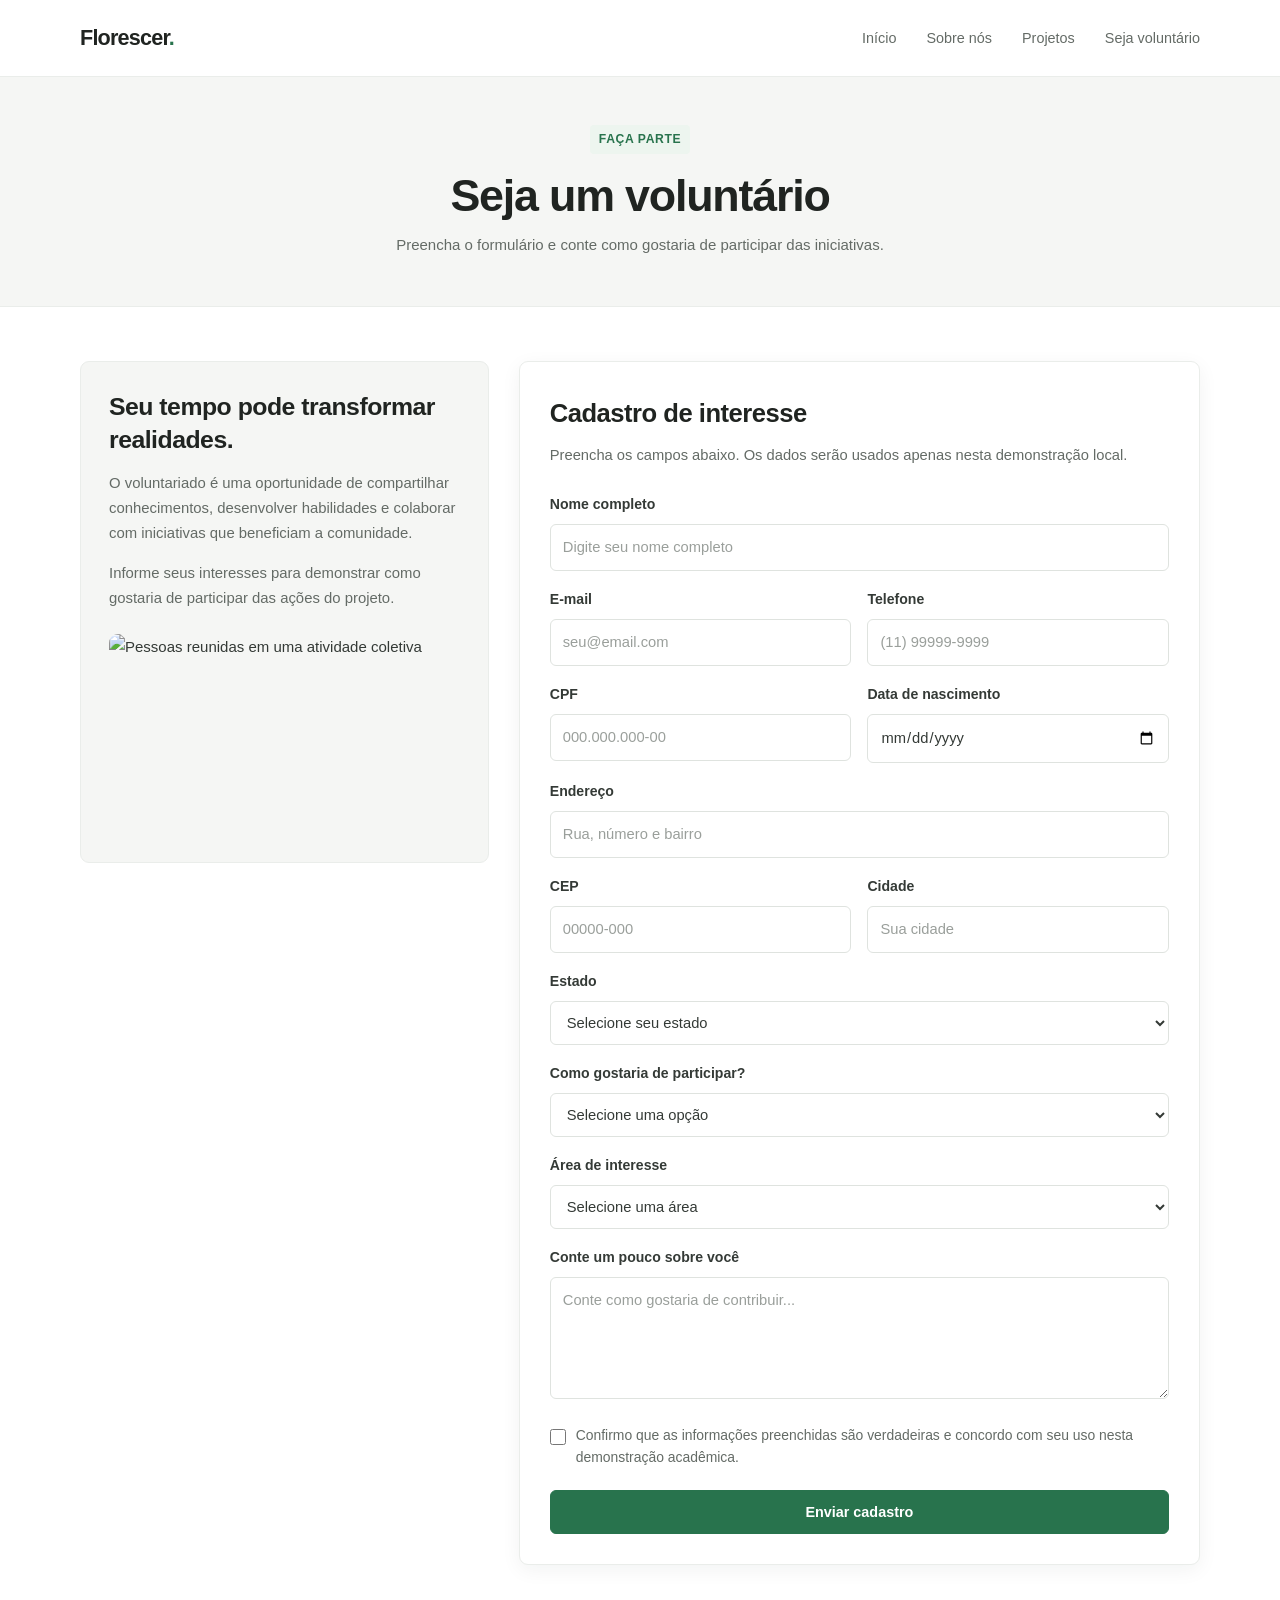
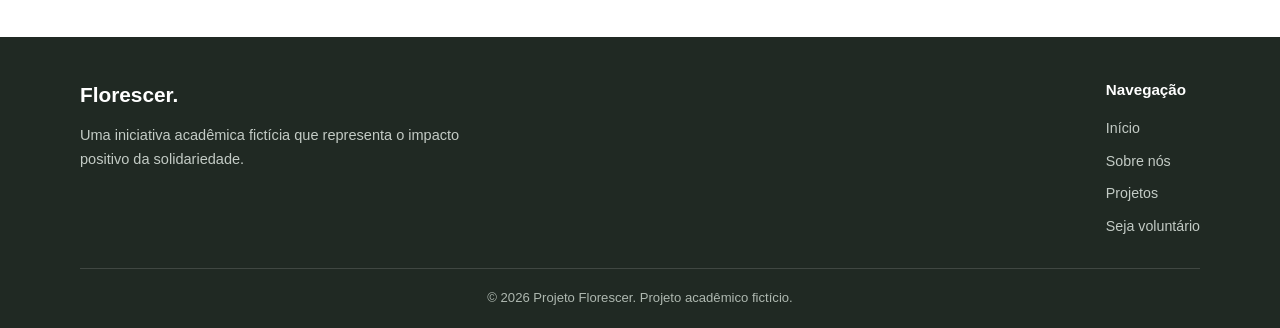
==== cadastro.html @ c2782c48 "Adiciona site Projeto Florescer" ====
<!DOCTYPE html>
<html lang="pt-BR">
<head>
    <meta charset="UTF-8">
    <meta name="viewport" content="width=device-width, initial-scale=1.0">
    <meta name="description" content="Cadastre seu interesse em participar do Projeto Florescer.">
    <title>Seja voluntário | Florescer</title>
    <link rel="stylesheet" href="style.css">
    <script src="script.js" defer></script>
</head>
<body>

<header>
    <nav class="navbar container">
        <a href="index.html" class="logo">Florescer<span>.</span></a>
        <button class="menu-toggle" type="button" aria-label="Abrir menu" aria-expanded="false">☰</button>
        <ul class="nav-links">
            <li><a href="index.html">Início</a></li>
            <li><a href="index.html#sobre">Sobre nós</a></li>
            <li><a href="projetos.html">Projetos</a></li>
            <li><a href="cadastro.html">Seja voluntário</a></li>
        </ul>
    </nav>
</header>

<main>
    <section class="page-banner">
        <div class="container">
            <span class="section-tag">Faça parte</span>
            <h1>Seja um voluntário</h1>
            <p>Preencha o formulário e conte como gostaria de participar das iniciativas.</p>
        </div>
    </section>

    <section class="form-section">
        <div class="container form-layout">

            <aside class="form-info">
                <h2>Seu tempo pode transformar realidades.</h2>
                <p>O voluntariado é uma oportunidade de compartilhar conhecimentos, desenvolver habilidades e colaborar com iniciativas que beneficiam a comunidade.</p>
                <p>Informe seus interesses para demonstrar como gostaria de participar das ações do projeto.</p>

                <div class="form-image">
                    <img src="https://images.unsplash.com/photo-1511632765486-a01980e01a18?auto=format&fit=crop&w=700&q=80" alt="Pessoas reunidas em uma atividade coletiva" loading="lazy">
                </div>
            </aside>

            <div class="form-card">
                <h2>Cadastro de interesse</h2>
                <p class="form-description">Preencha os campos abaixo. Os dados serão usados apenas nesta demonstração local.</p>

                <form id="volunteerForm">
                    <div class="form-grid">

                        <div class="form-group full-width">
                            <label for="nome">Nome completo</label>
                            <input type="text" id="nome" name="nome" placeholder="Digite seu nome completo" autocomplete="name" required>
                        </div>

                        <div class="form-group">
                            <label for="email">E-mail</label>
                            <input type="email" id="email" name="email" placeholder="seu@email.com" autocomplete="email" required>
                        </div>

                        <div class="form-group">
                            <label for="telefone">Telefone</label>
                            <input type="tel" id="telefone" name="telefone" placeholder="(11) 99999-9999" autocomplete="tel" required>
                        </div>

                        <div class="form-group">
                            <label for="cpf">CPF</label>
                            <input type="text" id="cpf" name="cpf" placeholder="000.000.000-00" inputmode="numeric" maxlength="14" required>
                        </div>

                        <div class="form-group">
                            <label for="nascimento">Data de nascimento</label>
                            <input type="date" id="nascimento" name="nascimento" autocomplete="bday" required>
                        </div>

                        <div class="form-group full-width">
                            <label for="endereco">Endereço</label>
                            <input type="text" id="endereco" name="endereco" placeholder="Rua, número e bairro" autocomplete="street-address" required>
                        </div>

                        <div class="form-group">
                            <label for="cep">CEP</label>
                            <input type="text" id="cep" name="cep" placeholder="00000-000" inputmode="numeric" maxlength="9" autocomplete="postal-code" required>
                        </div>

                        <div class="form-group">
                            <label for="cidade">Cidade</label>
                            <input type="text" id="cidade" name="cidade" placeholder="Sua cidade" autocomplete="address-level2" required>
                        </div>

                        <div class="form-group full-width">
                            <label for="estado">Estado</label>
                            <select id="estado" name="estado" required>
                                <option value="">Selecione seu estado</option>
                                <option value="AC">Acre</option>
                                <option value="AL">Alagoas</option>
                                <option value="AP">Amapá</option>
                                <option value="AM">Amazonas</option>
                                <option value="BA">Bahia</option>
                                <option value="CE">Ceará</option>
                                <option value="DF">Distrito Federal</option>
                                <option value="ES">Espírito Santo</option>
                                <option value="GO">Goiás</option>
                                <option value="MA">Maranhão</option>
                                <option value="MT">Mato Grosso</option>
                                <option value="MS">Mato Grosso do Sul</option>
                                <option value="MG">Minas Gerais</option>
                                <option value="PA">Pará</option>
                                <option value="PB">Paraíba</option>
                                <option value="PR">Paraná</option>
                                <option value="PE">Pernambuco</option>
                                <option value="PI">Piauí</option>
                                <option value="RJ">Rio de Janeiro</option>
                                <option value="RN">Rio Grande do Norte</option>
                                <option value="RS">Rio Grande do Sul</option>
                                <option value="RO">Rondônia</option>
                                <option value="RR">Roraima</option>
                                <option value="SC">Santa Catarina</option>
                                <option value="SP">São Paulo</option>
                                <option value="SE">Sergipe</option>
                                <option value="TO">Tocantins</option>
                            </select>
                        </div>

                        <div class="form-group full-width">
                            <label for="participacao">Como gostaria de participar?</label>
                            <select id="participacao" name="participacao" required>
                                <option value="">Selecione uma opção</option>
                                <option value="presencial">Voluntariado presencial</option>
                                <option value="remoto">Apoio remoto</option>
                                <option value="eventos">Organização de eventos</option>
                                <option value="doacoes">Campanhas de arrecadação</option>
                            </select>
                        </div>

                        <div class="form-group full-width">
                            <label for="interesse">Área de interesse</label>
                            <select id="interesse" name="interesse" required>
                                <option value="">Selecione uma área</option>
                                <option value="educacao">Educação</option>
                                <option value="ambiente">Meio ambiente</option>
                                <option value="comunidade">Apoio comunitário</option>
                                <option value="comunicacao">Comunicação e divulgação</option>
                                <option value="outros">Outras atividades</option>
                            </select>
                        </div>

                        <div class="form-group full-width">
                            <label for="mensagem">Conte um pouco sobre você</label>
                            <textarea id="mensagem" name="mensagem" rows="4" placeholder="Conte como gostaria de contribuir..."></textarea>
                        </div>
                    </div>

                    <div class="checkbox-group">
                        <input type="checkbox" id="consentimento" name="consentimento" required>
                        <label for="consentimento">Confirmo que as informações preenchidas são verdadeiras e concordo com seu uso nesta demonstração acadêmica.</label>
                    </div>

                    <button type="submit" class="btn btn-primary">Enviar cadastro</button>
                    <p id="formMessage" class="form-message" role="status" aria-live="polite"></p>
                </form>
            </div>

        </div>
    </section>
</main>

<footer>
    <div class="container">
        <div class="footer-content">
            <div class="footer-brand">
                <h3>Florescer.</h3>
                <p>Uma iniciativa acadêmica fictícia que representa o impacto positivo da solidariedade.</p>
            </div>
            <div class="footer-links">
                <h4>Navegação</h4>
                <ul>
                    <li><a href="index.html">Início</a></li>
                    <li><a href="index.html#sobre">Sobre nós</a></li>
                    <li><a href="projetos.html">Projetos</a></li>
                    <li><a href="cadastro.html">Seja voluntário</a></li>
                </ul>
            </div>
        </div>
        <div class="footer-bottom">
            <p>&copy; 2026 Projeto Florescer. Projeto acadêmico fictício.</p>
        </div>
    </div>
</footer>

</body>
</html>
---- style.css ----
/* ==========================================
   PROJETO FLORESCER
   Identidade visual: minimalista e moderna
========================================== */

/* 1. CONFIGURAÇÕES GERAIS */

:root {
    --green: #28734d;
    --green-hover: #205c3d;
    --green-soft: #edf5ef;

    --black: #202421;
    --gray-900: #343a36;
    --gray-700: #646b66;
    --gray-500: #858b86;
    --gray-300: #dfe3df;
    --gray-200: #eaedea;
    --gray-100: #f5f6f4;

    --white: #ffffff;
    --background: #ffffff;

    --radius-sm: 5px;
    --radius-md: 9px;
    --radius-lg: 13px;

    --container: 1120px;
    --shadow: 0 5px 20px rgba(25, 40, 30, 0.055);
}

* {
    margin: 0;
    padding: 0;
    box-sizing: border-box;
}

html {
    scroll-behavior: smooth;
    scroll-padding-top: 90px;
}

body {
    font-family: Arial, Helvetica, sans-serif;
    font-size: 15px;
    line-height: 1.7;
    color: var(--gray-900);
    background: var(--background);
    -webkit-font-smoothing: antialiased;
}

img {
    display: block;
    max-width: 100%;
}

a {
    color: inherit;
    text-decoration: none;
}

button,
input,
select,
textarea {
    font: inherit;
}

button {
    cursor: pointer;
}

ul {
    list-style: none;
}

.container {
    width: min(var(--container), calc(100% - 48px));
    margin-inline: auto;
}

::selection {
    color: var(--white);
    background: var(--green);
}


/* 2. CABEÇALHO E NAVEGAÇÃO */

header {
    position: relative;
    z-index: 10;
    background: var(--white);
    border-bottom: 1px solid var(--gray-200);
}

.navbar {
    min-height: 76px;
    display: flex;
    align-items: center;
    justify-content: space-between;
    gap: 32px;
}

.logo {
    flex-shrink: 0;
    color: var(--black);
    font-size: 1.35rem;
    font-weight: 700;
    letter-spacing: -0.8px;
}

.logo span {
    color: var(--green);
}

.nav-links {
    display: flex;
    align-items: center;
    gap: 30px;
}

.nav-links a {
    display: inline-block;
    color: var(--gray-700);
    font-size: 0.9rem;
    font-weight: 500;
    transition: color 0.2s ease;
}

.nav-links a:hover {
    color: var(--green);
}

/* Botão do menu mobile */

.menu-toggle {
    display: none;
    padding: 7px 10px;
    border: 1px solid var(--gray-300);
    border-radius: var(--radius-sm);
    background: var(--white);
    color: var(--black);
    font-size: 1.25rem;
}


/* 3. BOTÕES */

.btn {
    display: inline-flex;
    min-height: 44px;
    align-items: center;
    justify-content: center;
    gap: 8px;
    padding: 11px 20px;

    border: 1px solid transparent;
    border-radius: 6px;

    font-size: 0.9rem;
    font-weight: 600;
    line-height: 1.25;
    text-align: center;

    transition:
        background-color 0.2s ease,
        border-color 0.2s ease,
        color 0.2s ease,
        transform 0.2s ease;
}

.btn:focus-visible,
button:focus-visible,
a:focus-visible {
    outline: 3px solid rgba(40, 115, 77, 0.3);
    outline-offset: 3px;
}

.btn-primary {
    color: var(--white);
    background: var(--green);
    border-color: var(--green);
}

.btn-primary:hover {
    color: var(--white);
    background: var(--green-hover);
    border-color: var(--green-hover);
}

.btn-secondary {
    color: var(--white);
    background: var(--black);
    border-color: var(--black);
}

.btn-secondary:hover {
    color: var(--white);
    background: #3c443e;
    border-color: #3c443e;
}

.btn-outline {
    color: var(--gray-900);
    background: var(--white);
    border-color: var(--gray-300);
}

.btn-outline:hover {
    color: var(--green);
    background: var(--green-soft);
    border-color: var(--green);
}


/* 4. APRESENTAÇÃO PRINCIPAL */

.hero {
    padding: 68px 0 72px;
    background: var(--white);
}

.hero-content {
    display: grid;
    grid-template-columns: minmax(0, 1.05fr) minmax(0, 0.95fr);
    align-items: center;
    gap: 64px;
}

.hero-text {
    max-width: 520px;
}

.hero-text h1 {
    margin-bottom: 22px;
    color: var(--black);

    font-size: clamp(2.5rem, 4.5vw, 3.8rem);
    font-weight: 700;
    letter-spacing: -2px;
    line-height: 1.1;
}

.hero-text p {
    max-width: 470px;
    margin-bottom: 28px;

    color: var(--gray-700);
    font-size: 1.02rem;
    line-height: 1.85;
}

.hero-buttons {
    display: flex;
    flex-wrap: wrap;
    align-items: center;
    gap: 12px;
}

/* Uma imagem principal, com dimensões controladas */

.hero-image {
    width: 100%;
    min-width: 0;
}

.hero-image img {
    width: 100%;
    height: 350px;
    object-fit: cover;
    object-position: center;
    border-radius: var(--radius-lg);
}


/* 5. SEÇÕES */

.section {
    padding: 76px 0;
}

.section-header {
    max-width: 640px;
    margin: 0 auto 38px;
    text-align: center;
}

.section-header h2 {
    margin-bottom: 13px;
    color: var(--black);

    font-size: clamp(1.8rem, 3vw, 2.4rem);
    font-weight: 700;
    letter-spacing: -1px;
    line-height: 1.25;
}

.section-header p {
    color: var(--gray-700);
    font-size: 0.96rem;
}

.section-tag {
    display: inline-block;
    margin-bottom: 15px;
    padding: 4px 9px;

    border-radius: 4px;
    background: var(--green-soft);
    color: var(--green);

    font-size: 0.76rem;
    font-weight: 700;
    letter-spacing: 0.6px;
    text-transform: uppercase;
}


/* 6. SOBRE A ORGANIZAÇÃO */

.about-grid {
    display: grid;
    grid-template-columns: minmax(0, 0.9fr) minmax(0, 1.1fr);
    align-items: center;
    gap: 58px;
}

.about-image img {
    width: 100%;
    max-width: 420px;
    height: 290px;
    object-fit: cover;
    border-radius: var(--radius-lg);
}

.about-text h2 {
    margin-bottom: 18px;
    color: var(--black);

    font-size: clamp(1.8rem, 3vw, 2.35rem);
    letter-spacing: -1px;
    line-height: 1.25;
}

.about-text p {
    margin-bottom: 15px;
    color: var(--gray-700);
    font-size: 0.96rem;
}


/* 7. INDICADORES */

.stats {
    padding: 36px 0;
    background: var(--gray-100);
    border-top: 1px solid var(--gray-200);
    border-bottom: 1px solid var(--gray-200);
}

.stats-grid {
    display: grid;
    grid-template-columns: repeat(3, minmax(0, 1fr));
    gap: 24px;
}

.stat-item {
    padding: 10px 16px;
    text-align: center;
}

.stat-item h3 {
    margin-bottom: 3px;
    color: var(--green);

    font-size: 2rem;
    font-weight: 700;
    letter-spacing: -1px;
    line-height: 1.3;
}

.stat-item p {
    color: var(--gray-700);
    font-size: 0.9rem;
}


/* 8. CARDS DE PROJETOS */

.cards-grid {
    display: grid;
    grid-template-columns: repeat(3, minmax(0, 1fr));
    gap: 22px;
}

.card {
    min-width: 0;
    overflow: hidden;

    background: var(--white);
    border: 1px solid var(--gray-200);
    border-radius: var(--radius-md);

    transition:
        border-color 0.2s ease,
        box-shadow 0.2s ease,
        transform 0.2s ease;
}

.card:hover {
    border-color: #c8d7cc;
    box-shadow: var(--shadow);
    transform: translateY(-3px);
}

.card img {
    width: 100%;
    height: 185px;
    object-fit: cover;
}

.card-content {
    padding: 21px;
}

.card-content h3 {
    margin-bottom: 10px;
    color: var(--black);

    font-size: 1.1rem;
    font-weight: 700;
    letter-spacing: -0.2px;
    line-height: 1.4;
}

.card-content p {
    margin-bottom: 17px;
    color: var(--gray-700);
    font-size: 0.91rem;
    line-height: 1.7;
}

.card-link {
    display: inline-flex;
    align-items: center;
    gap: 6px;

    color: var(--green);
    font-size: 0.9rem;
    font-weight: 700;
}

.card-link:hover {
    text-decoration: underline;
    text-underline-offset: 4px;
}


/* 9. CHAMADA PARA AÇÃO */

.cta {
    padding: 54px 24px;
    background: var(--green-soft);
    text-align: center;
}

.cta h2 {
    max-width: 650px;
    margin: 0 auto 14px;
    color: var(--black);

    font-size: clamp(1.8rem, 3vw, 2.35rem);
    letter-spacing: -1px;
    line-height: 1.3;
}

.cta p {
    max-width: 580px;
    margin: 0 auto 24px;
    color: var(--gray-700);
}


/* 10. PÁGINAS INTERNAS */

.page-banner {
    padding: 48px 24px;
    background: var(--gray-100);
    border-bottom: 1px solid var(--gray-200);
    text-align: center;
}

.page-banner h1 {
    margin-bottom: 10px;
    color: var(--black);

    font-size: clamp(2rem, 4vw, 2.8rem);
    font-weight: 700;
    letter-spacing: -1.2px;
    line-height: 1.2;
}

.page-banner p {
    max-width: 650px;
    margin: 0 auto;
    color: var(--gray-700);
}


/* 11. ÁREA DE DOAÇÃO */

.donation-box {
    margin-top: 32px;
    padding: 28px;

    border: 1px solid var(--gray-200);
    border-radius: var(--radius-md);
    background: var(--gray-100);
    text-align: center;
}

.donation-options {
    display: flex;
    flex-wrap: wrap;
    justify-content: center;
    gap: 10px;
    margin: 22px 0;
}

.donation-option {
    min-width: 94px;
    min-height: 42px;
    padding: 9px 16px;

    border: 1px solid var(--gray-300);
    border-radius: 6px;
    background: var(--white);
    color: var(--gray-900);

    font-weight: 600;
    transition: all 0.2s ease;
}

.donation-option:hover,
.donation-option.active {
    color: var(--green);
    border-color: var(--green);
    background: var(--green-soft);
}

.donation-message {
    margin-top: 14px;
    color: var(--green);
    font-weight: 600;
}


/* 12. FORMULÁRIO DE CADASTRO */

.form-section {
    padding: 54px 0 72px;
}

.form-layout {
    display: grid;
    grid-template-columns: minmax(0, 0.75fr) minmax(0, 1.25fr);
    align-items: start;
    gap: 30px;
}

.form-info {
    padding: 28px;
    border: 1px solid var(--gray-200);
    border-radius: var(--radius-md);
    background: var(--gray-100);
}

.form-info h2 {
    margin-bottom: 14px;
    color: var(--black);

    font-size: 1.55rem;
    line-height: 1.35;
    letter-spacing: -0.5px;
}

.form-info p {
    margin-bottom: 14px;
    color: var(--gray-700);
    font-size: 0.93rem;
}

.form-image {
    margin-top: 23px;
    overflow: hidden;
    border-radius: var(--radius-md);
}

.form-image img {
    width: 100%;
    height: 200px;
    object-fit: cover;
}

.form-card {
    min-width: 0;
    padding: 30px;

    border: 1px solid var(--gray-200);
    border-radius: var(--radius-md);
    background: var(--white);
    box-shadow: var(--shadow);
}

.form-card h2 {
    margin-bottom: 8px;
    color: var(--black);
    font-size: 1.6rem;
    letter-spacing: -0.5px;
}

.form-description {
    margin-bottom: 25px;
    color: var(--gray-700);
    font-size: 0.92rem;
}

.form-grid {
    display: grid;
    grid-template-columns: repeat(2, minmax(0, 1fr));
    column-gap: 16px;
}

.form-group {
    display: flex;
    min-width: 0;
    flex-direction: column;
    gap: 7px;
    margin-bottom: 17px;
}

.form-group.full-width {
    grid-column: 1 / -1;
}

.form-group label {
    color: var(--gray-900);
    font-size: 0.88rem;
    font-weight: 600;
}

.form-group input,
.form-group select,
.form-group textarea {
    width: 100%;
    min-width: 0;
    min-height: 44px;
    padding: 10px 12px;

    border: 1px solid var(--gray-300);
    border-radius: 6px;
    background: var(--white);
    color: var(--gray-900);

    font-size: 0.92rem;
    outline: none;

    transition:
        border-color 0.2s ease,
        box-shadow 0.2s ease;
}

.form-group input::placeholder,
.form-group textarea::placeholder {
    color: #9a9f9b;
}

.form-group input:focus,
.form-group select:focus,
.form-group textarea:focus {
    border-color: var(--green);
    box-shadow: 0 0 0 3px rgba(40, 115, 77, 0.09);
}

.form-group textarea {
    min-height: 115px;
    resize: vertical;
}

.form-group small {
    color: var(--gray-500);
    font-size: 0.8rem;
}

.checkbox-group {
    display: flex;
    align-items: flex-start;
    gap: 10px;
    margin: 8px 0 22px;
}

.checkbox-group input {
    flex: 0 0 auto;
    width: 16px;
    height: 16px;
    margin-top: 5px;
    accent-color: var(--green);
}

.checkbox-group label {
    color: var(--gray-700);
    font-size: 0.87rem;
    line-height: 1.6;
}

.form-card .btn {
    width: 100%;
}

.form-message {
    display: none;
    margin-top: 16px;
    padding: 13px 15px;

    border: 1px solid #d2e5d6;
    border-radius: 6px;
    background: var(--green-soft);
    color: var(--green);

    font-size: 0.91rem;
    font-weight: 600;
}

.form-message.show {
    display: block;
}


/* 13. RODAPÉ */

footer {
    padding: 40px 0 18px;
    background: #202923;
    color: var(--white);
}

.footer-content {
    display: flex;
    align-items: flex-start;
    justify-content: space-between;
    gap: 40px;
    padding-bottom: 30px;
}

.footer-brand {
    max-width: 380px;
}

.footer-brand h3 {
    margin-bottom: 10px;
    color: var(--white);
    font-size: 1.3rem;
}

.footer-brand p {
    color: #c3cbc5;
    font-size: 0.91rem;
}

.footer-links h4 {
    margin-bottom: 12px;
    color: var(--white);
    font-size: 0.95rem;
}

.footer-links ul {
    display: grid;
    gap: 7px;
}

.footer-links a {
    color: #c3cbc5;
    font-size: 0.89rem;
    transition: color 0.2s ease;
}

.footer-links a:hover {
    color: #a5d7b5;
}

.footer-bottom {
    padding-top: 18px;
    border-top: 1px solid rgba(255, 255, 255, 0.14);
    color: #aeb8b0;
    text-align: center;
    font-size: 0.82rem;
}


/* 14. TABLETS */

@media (max-width: 900px) {
    .hero-content {
        gap: 35px;
    }

    .hero-image img {
        height: 300px;
    }

    .about-grid {
        gap: 32px;
    }

    .cards-grid {
        grid-template-columns: repeat(2, minmax(0, 1fr));
    }

    .form-layout {
        grid-template-columns: minmax(0, 0.8fr) minmax(0, 1.2fr);
        gap: 18px;
    }

    .form-card,
    .form-info {
        padding: 22px;
    }
}


/* 15. CELULARES */

@media (max-width: 650px) {
    .container {
        width: calc(100% - 36px);
    }

    .navbar {
        min-height: 66px;
        flex-wrap: wrap;
        gap: 12px;
    }

    .menu-toggle {
        display: inline-flex;
        align-items: center;
        justify-content: center;
    }

    .nav-links {
        display: none;
        width: 100%;
        flex-direction: column;
        align-items: stretch;
        gap: 0;
        padding-bottom: 12px;
    }

    .nav-links.active {
        display: flex;
    }

    .nav-links li {
        width: 100%;
    }

    .nav-links a {
        display: block;
        padding: 11px 0;
        border-top: 1px solid var(--gray-200);
    }

    .hero {
        padding: 42px 0;
    }

    .hero-content {
        grid-template-columns: minmax(0, 1fr);
        gap: 26px;
    }

    .hero-text h1 {
        font-size: clamp(2.25rem, 10vw, 3rem);
        letter-spacing: -1.4px;
    }

    .hero-text p {
        font-size: 0.96rem;
    }

    .hero-buttons {
        align-items: stretch;
        flex-direction: column;
    }

    .hero-buttons .btn {
        width: 100%;
    }

    .hero-image img {
        height: 235px;
    }

    .section {
        padding: 48px 0;
    }

    .section-header {
        margin-bottom: 28px;
    }

    .section-header h2 {
        font-size: 1.8rem;
    }

    .about-grid {
        grid-template-columns: minmax(0, 1fr);
        gap: 24px;
    }

    .about-image img {
        max-width: none;
        height: 230px;
    }

    .about-text h2 {
        font-size: 1.8rem;
    }

    .stats {
        padding: 24px 0;
    }

    .stats-grid {
        grid-template-columns: minmax(0, 1fr);
        gap: 12px;
    }

    .stat-item {
        padding: 10px;
    }

    .stat-item h3 {
        font-size: 1.8rem;
    }

    .cards-grid {
        grid-template-columns: minmax(0, 1fr);
        gap: 18px;
    }

    .card img {
        height: 195px;
    }

    .card-content {
        padding: 19px;
    }

    .cta {
        padding: 42px 18px;
    }

    .cta h2 {
        font-size: 1.8rem;
    }

    .page-banner {
        padding: 38px 18px;
    }

    .form-section {
        padding: 35px 0 48px;
    }

    .form-layout {
        grid-template-columns: minmax(0, 1fr);
        gap: 20px;
    }

    .form-grid {
        grid-template-columns: minmax(0, 1fr);
    }

    .form-group.full-width {
        grid-column: auto;
    }

    .form-card,
    .form-info {
        padding: 21px;
    }

    .donation-box {
        padding: 21px 15px;
    }

    .donation-option {
        flex: 1 1 80px;
    }

    .footer-content {
        flex-direction: column;
        gap: 26px;
    }

    .footer-bottom {
        line-height: 1.6;
    }
}


/* 16. TELAS MUITO PEQUENAS */

@media (max-width: 360px) {
    .container {
        width: calc(100% - 28px);
    }

    .hero-text h1 {
        font-size: 2rem;
    }

    .form-card,
    .form-info {
        padding: 16px;
    }

    .donation-options {
        gap: 7px;
    }

    .donation-option {
        min-width: 75px;
        padding: 9px 11px;
    }
}


/* 17. ACESSIBILIDADE: MOVIMENTO REDUZIDO */

@media (prefers-reduced-motion: reduce) {
    html {
        scroll-behavior: auto;
    }

    *,
    *::before,
    *::after {
        transition-duration: 0.01ms !important;
        animation-duration: 0.01ms !important;
    }
}
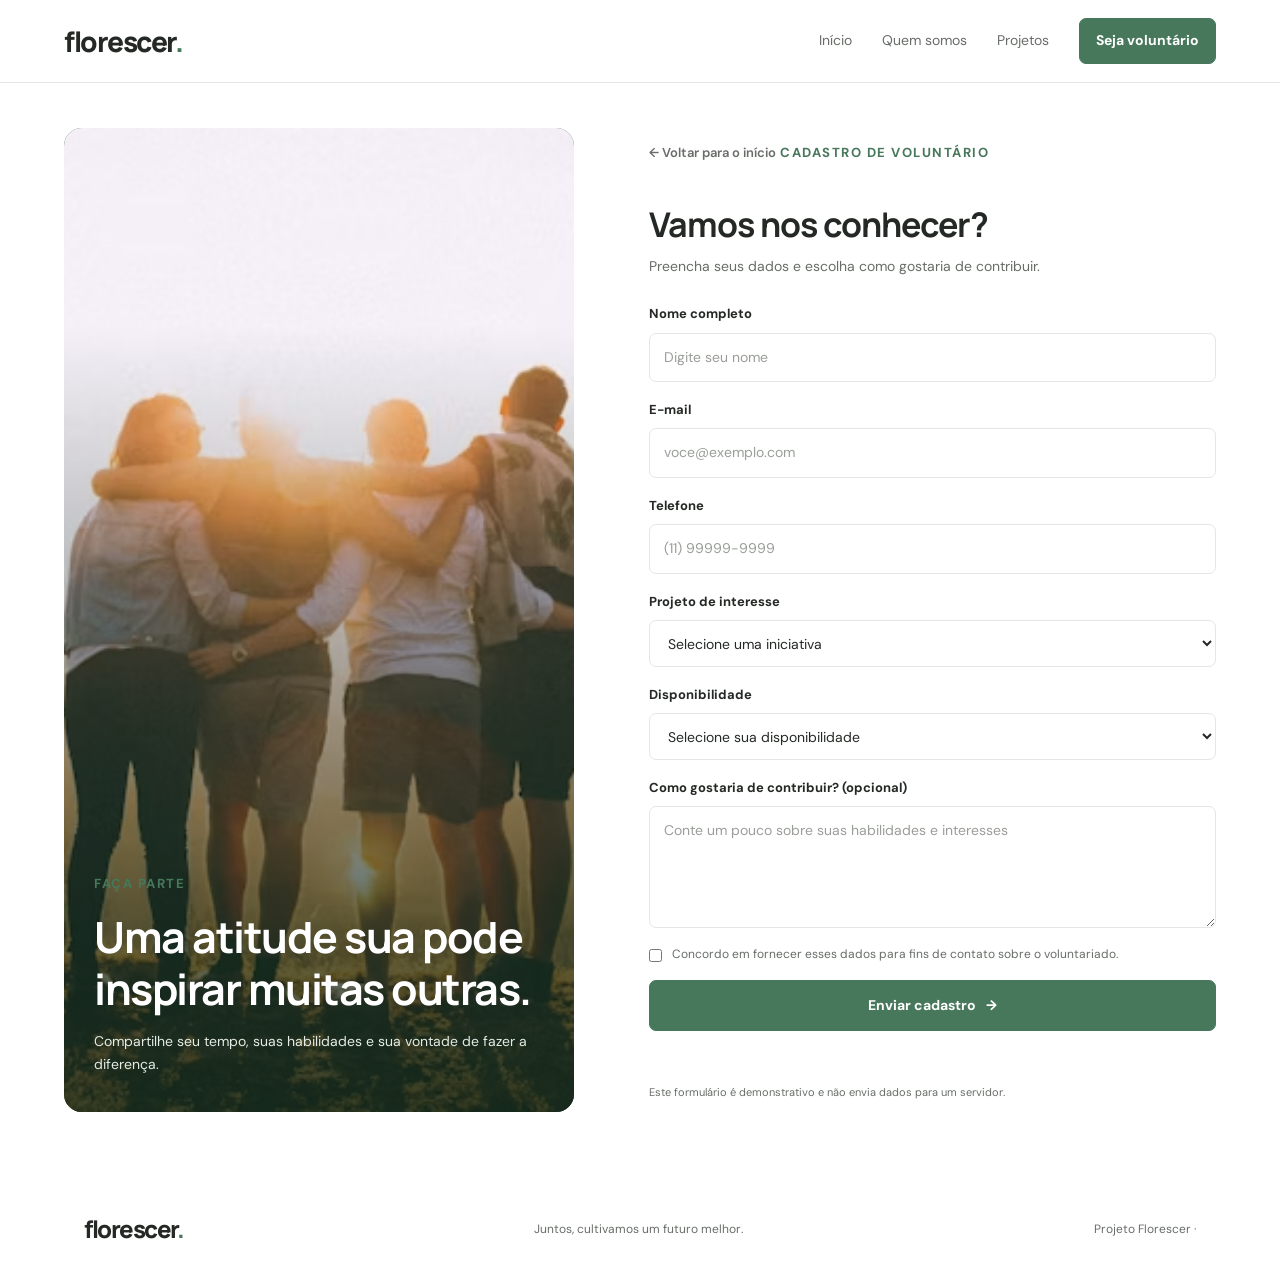
==== commit 18e5bd89: "Projeto finalizado" ====
--- a/cadastro.html
+++ b/cadastro.html
@@ -4,194 +4,112 @@
 <head>
     <meta charset="UTF-8">
     <meta name="viewport" content="width=device-width, initial-scale=1.0">
-    <meta name="description" content="Cadastre seu interesse em participar do Projeto Florescer.">
-    <title>Seja voluntário | Florescer</title>
+    <meta name="description" content="Cadastre-se como voluntário e participe das iniciativas do Projeto Florescer.">
+    <title>Seja voluntário | Projeto Florescer</title>
     <link rel="stylesheet" href="style.css">
     <script src="script.js" defer></script>
 </head>
 <body>
+    <header class="cabecalho">
+        <a href="index.html" class="logo">florescer<span>.</span></a>
 
-<header>
-    <nav class="navbar container">
-        <a href="index.html" class="logo">Florescer<span>.</span></a>
-        <button class="menu-toggle" type="button" aria-label="Abrir menu" aria-expanded="false">☰</button>
-        <ul class="nav-links">
-            <li><a href="index.html">Início</a></li>
-            <li><a href="index.html#sobre">Sobre nós</a></li>
-            <li><a href="projetos.html">Projetos</a></li>
-            <li><a href="cadastro.html">Seja voluntário</a></li>
-        </ul>
-    </nav>
-</header>
+        <button class="menu-toggle" aria-label="Abrir menu" aria-expanded="false">
+            <span></span>
+            <span></span>
+            <span></span>
+        </button>
 
-<main>
-    <section class="page-banner">
-        <div class="container">
-            <span class="section-tag">Faça parte</span>
-            <h1>Seja um voluntário</h1>
-            <p>Preencha o formulário e conte como gostaria de participar das iniciativas.</p>
-        </div>
-    </section>
+        <nav class="navegacao" aria-label="Menu principal">
+            <a href="index.html">Início</a>
+            <a href="index.html#sobre">Quem somos</a>
+            <a href="projetos.html">Projetos</a>
+            <a href="cadastro.html" aria-current="page" class="botao botao-menu">Seja voluntário</a>
+        </nav>
+    </header>
 
-    <section class="form-section">
-        <div class="container form-layout">
+    <main class="cadastro-pagina">
+        <section class="cadastro-imagem">
+            <img src="img/img.cadastro.avif" alt="Imagem de acolhimento e participação social">
+            <div class="cadastro-imagem-texto">
+                <span class="etiqueta etiqueta-clara">Faça parte</span>
+                <h1>Uma atitude sua pode inspirar muitas outras.</h1>
+                <p>
+                    Compartilhe seu tempo, suas habilidades e sua vontade
+                    de fazer a diferença.
+                </p>
+            </div>
+        </section>
 
-            <aside class="form-info">
-                <h2>Seu tempo pode transformar realidades.</h2>
-                <p>O voluntariado é uma oportunidade de compartilhar conhecimentos, desenvolver habilidades e colaborar com iniciativas que beneficiam a comunidade.</p>
-                <p>Informe seus interesses para demonstrar como gostaria de participar das ações do projeto.</p>
+        <section class="cadastro-formulario">
+            <a href="index.html" class="voltar">← Voltar para o início</a>
+            <span class="etiqueta">Cadastro de voluntário</span>
+            <h2>Vamos nos conhecer?</h2>
+            <p class="texto-formulario">
+                Preencha seus dados e escolha como gostaria de contribuir.
+            </p>
 
-                <div class="form-image">
-                    <img src="https://images.unsplash.com/photo-1511632765486-a01980e01a18?auto=format&fit=crop&w=700&q=80" alt="Pessoas reunidas em uma atividade coletiva" loading="lazy">
+            <form id="form-voluntario">
+                <div class="campo">
+                    <label for="nome">Nome completo</label>
+                    <input type="text" id="nome" name="nome" placeholder="Digite seu nome" autocomplete="name" required>
                 </div>
-            </aside>
 
-            <div class="form-card">
-                <h2>Cadastro de interesse</h2>
-                <p class="form-description">Preencha os campos abaixo. Os dados serão usados apenas nesta demonstração local.</p>
+                <div class="campo">
+                    <label for="email">E-mail</label>
+                    <input type="email" id="email" name="email" placeholder="voce@exemplo.com" autocomplete="email" required>
+                </div>
 
-                <form id="volunteerForm">
-                    <div class="form-grid">
+                <div class="campo">
+                    <label for="telefone">Telefone</label>
+                    <input type="tel" id="telefone" name="telefone" placeholder="(11) 99999-9999" autocomplete="tel" required>
+                </div>
 
-                        <div class="form-group full-width">
-                            <label for="nome">Nome completo</label>
-                            <input type="text" id="nome" name="nome" placeholder="Digite seu nome completo" autocomplete="name" required>
-                        </div>
+                <div class="campo">
+                    <label for="projeto-interesse">Projeto de interesse</label>
+                    <select id="projeto-interesse" name="projeto" required>
+                        <option value="">Selecione uma iniciativa</option>
+                        <option value="educacao">Educação para todos</option>
+                        <option value="meio-ambiente">Consciência ambiental</option>
+                        <option value="apoio-comunitario">Apoio comunitário</option>
+                        <option value="todos">Tenho interesse em todas</option>
+                    </select>
+                </div>
 
-                        <div class="form-group">
-                            <label for="email">E-mail</label>
-                            <input type="email" id="email" name="email" placeholder="seu@email.com" autocomplete="email" required>
-                        </div>
+                <div class="campo">
+                    <label for="disponibilidade">Disponibilidade</label>
+                    <select id="disponibilidade" name="disponibilidade" required>
+                        <option value="">Selecione sua disponibilidade</option>
+                        <option value="durante-a-semana">Durante a semana</option>
+                        <option value="finais-de-semana">Finais de semana</option>
+                        <option value="ocasional">Ações pontuais</option>
+                        <option value="flexivel">Flexível</option>
+                    </select>
+                </div>
 
-                        <div class="form-group">
-                            <label for="telefone">Telefone</label>
-                            <input type="tel" id="telefone" name="telefone" placeholder="(11) 99999-9999" autocomplete="tel" required>
-                        </div>
+                <div class="campo">
+                    <label for="mensagem">Como gostaria de contribuir? (opcional)</label>
+                    <textarea id="mensagem" name="mensagem" rows="4" placeholder="Conte um pouco sobre suas habilidades e interesses"></textarea>
+                </div>
 
-                        <div class="form-group">
-                            <label for="cpf">CPF</label>
-                            <input type="text" id="cpf" name="cpf" placeholder="000.000.000-00" inputmode="numeric" maxlength="14" required>
-                        </div>
+                <label class="campo-checkbox">
+                    <input type="checkbox" id="consentimento" name="consentimento" required>
+                    <span>Concordo em fornecer esses dados para fins de contato sobre o voluntariado.</span>
+                </label>
 
-                        <div class="form-group">
-                            <label for="nascimento">Data de nascimento</label>
-                            <input type="date" id="nascimento" name="nascimento" autocomplete="bday" required>
-                        </div>
+                <button type="submit" class="botao botao-formulario">Enviar cadastro <span>→</span></button>
 
-                        <div class="form-group full-width">
-                            <label for="endereco">Endereço</label>
-                            <input type="text" id="endereco" name="endereco" placeholder="Rua, número e bairro" autocomplete="street-address" required>
-                        </div>
+                <p id="mensagem-formulario" class="mensagem-formulario" role="status" aria-live="polite"></p>
+                <p class="aviso-formulario">
+                    Este formulário é demonstrativo e não envia dados para um servidor.
+                </p>
+            </form>
+        </section>
+    </main>
 
-                        <div class="form-group">
-                            <label for="cep">CEP</label>
-                            <input type="text" id="cep" name="cep" placeholder="00000-000" inputmode="numeric" maxlength="9" autocomplete="postal-code" required>
-                        </div>
-
-                        <div class="form-group">
-                            <label for="cidade">Cidade</label>
-                            <input type="text" id="cidade" name="cidade" placeholder="Sua cidade" autocomplete="address-level2" required>
-                        </div>
-
-                        <div class="form-group full-width">
-                            <label for="estado">Estado</label>
-                            <select id="estado" name="estado" required>
-                                <option value="">Selecione seu estado</option>
-                                <option value="AC">Acre</option>
-                                <option value="AL">Alagoas</option>
-                                <option value="AP">Amapá</option>
-                                <option value="AM">Amazonas</option>
-                                <option value="BA">Bahia</option>
-                                <option value="CE">Ceará</option>
-                                <option value="DF">Distrito Federal</option>
-                                <option value="ES">Espírito Santo</option>
-                                <option value="GO">Goiás</option>
-                                <option value="MA">Maranhão</option>
-                                <option value="MT">Mato Grosso</option>
-                                <option value="MS">Mato Grosso do Sul</option>
-                                <option value="MG">Minas Gerais</option>
-                                <option value="PA">Pará</option>
-                                <option value="PB">Paraíba</option>
-                                <option value="PR">Paraná</option>
-                                <option value="PE">Pernambuco</option>
-                                <option value="PI">Piauí</option>
-                                <option value="RJ">Rio de Janeiro</option>
-                                <option value="RN">Rio Grande do Norte</option>
-                                <option value="RS">Rio Grande do Sul</option>
-                                <option value="RO">Rondônia</option>
-                                <option value="RR">Roraima</option>
-                                <option value="SC">Santa Catarina</option>
-                                <option value="SP">São Paulo</option>
-                                <option value="SE">Sergipe</option>
-                                <option value="TO">Tocantins</option>
-                            </select>
-                        </div>
-
-                        <div class="form-group full-width">
-                            <label for="participacao">Como gostaria de participar?</label>
-                            <select id="participacao" name="participacao" required>
-                                <option value="">Selecione uma opção</option>
-                                <option value="presencial">Voluntariado presencial</option>
-                                <option value="remoto">Apoio remoto</option>
-                                <option value="eventos">Organização de eventos</option>
-                                <option value="doacoes">Campanhas de arrecadação</option>
-                            </select>
-                        </div>
-
-                        <div class="form-group full-width">
-                            <label for="interesse">Área de interesse</label>
-                            <select id="interesse" name="interesse" required>
-                                <option value="">Selecione uma área</option>
-                                <option value="educacao">Educação</option>
-                                <option value="ambiente">Meio ambiente</option>
-                                <option value="comunidade">Apoio comunitário</option>
-                                <option value="comunicacao">Comunicação e divulgação</option>
-                                <option value="outros">Outras atividades</option>
-                            </select>
-                        </div>
-
-                        <div class="form-group full-width">
-                            <label for="mensagem">Conte um pouco sobre você</label>
-                            <textarea id="mensagem" name="mensagem" rows="4" placeholder="Conte como gostaria de contribuir..."></textarea>
-                        </div>
-                    </div>
-
-                    <div class="checkbox-group">
-                        <input type="checkbox" id="consentimento" name="consentimento" required>
-                        <label for="consentimento">Confirmo que as informações preenchidas são verdadeiras e concordo com seu uso nesta demonstração acadêmica.</label>
-                    </div>
-
-                    <button type="submit" class="btn btn-primary">Enviar cadastro</button>
-                    <p id="formMessage" class="form-message" role="status" aria-live="polite"></p>
-                </form>
-            </div>
-
-        </div>
-    </section>
-</main>
-
-<footer>
-    <div class="container">
-        <div class="footer-content">
-            <div class="footer-brand">
-                <h3>Florescer.</h3>
-                <p>Uma iniciativa acadêmica fictícia que representa o impacto positivo da solidariedade.</p>
-            </div>
-            <div class="footer-links">
-                <h4>Navegação</h4>
-                <ul>
-                    <li><a href="index.html">Início</a></li>
-                    <li><a href="index.html#sobre">Sobre nós</a></li>
-                    <li><a href="projetos.html">Projetos</a></li>
-                    <li><a href="cadastro.html">Seja voluntário</a></li>
-                </ul>
-            </div>
-        </div>
-        <div class="footer-bottom">
-            <p>&copy; 2026 Projeto Florescer. Projeto acadêmico fictício.</p>
-        </div>
-    </div>
-</footer>
-
+    <footer class="rodape">
+        <a href="index.html" class="logo logo-rodape">florescer<span>.</span></a>
+        <p>Juntos, cultivamos um futuro melhor.</p>
+        <span class="copyright">Projeto Florescer · <span id="ano-atual"></span></span>
+    </footer>
 </body>
 </html>
--- a/style.css
+++ b/style.css
@@ -1,33 +1,18 @@
 
-/* ==========================================
-   PROJETO FLORESCER
-   Identidade visual: minimalista e moderna
-========================================== */
-
-/* 1. CONFIGURAÇÕES GERAIS */
+@import url('https://fonts.googleapis.com/css2?family=DM+Sans:wght@400;500;600;700&family=Manrope:wght@400;500;600;700;800&display=swap');
 
 :root {
-    --green: #28734d;
-    --green-hover: #205c3d;
-    --green-soft: #edf5ef;
-
-    --black: #202421;
-    --gray-900: #343a36;
-    --gray-700: #646b66;
-    --gray-500: #858b86;
-    --gray-300: #dfe3df;
-    --gray-200: #eaedea;
-    --gray-100: #f5f6f4;
-
-    --white: #ffffff;
-    --background: #ffffff;
-
-    --radius-sm: 5px;
-    --radius-md: 9px;
-    --radius-lg: 13px;
-
-    --container: 1120px;
-    --shadow: 0 5px 20px rgba(25, 40, 30, 0.055);
+    --fundo: #ffffff;
+    --fundo-suave: #f5f6f4;
+    --texto: #252925;
+    --texto-suave: #686d68;
+    --destaque: #47785b;
+    --destaque-escuro: #315b42;
+    --borda: #e4e7e2;
+    --branco: #ffffff;
+    --largura: 1160px;
+    --raio: 18px;
+    --sombra: 0 12px 35px rgba(31, 48, 35, 0.08);
 }
 
 * {
@@ -38,21 +23,20 @@
 
 html {
     scroll-behavior: smooth;
-    scroll-padding-top: 90px;
+    scroll-padding-top: 100px;
 }
 
 body {
-    font-family: Arial, Helvetica, sans-serif;
-    font-size: 15px;
+    font-family: "DM Sans", sans-serif;
+    color: var(--texto);
+    background: var(--fundo);
     line-height: 1.7;
-    color: var(--gray-900);
-    background: var(--background);
-    -webkit-font-smoothing: antialiased;
 }
 
 img {
     display: block;
-    max-width: 100%;
+    width: 100%;
+    object-fit: cover;
 }
 
 a {
@@ -67,989 +51,1443 @@
     font: inherit;
 }
 
-button {
+button,
+a {
+    -webkit-tap-highlight-color: transparent;
+}
+
+button:focus-visible,
+a:focus-visible,
+input:focus-visible,
+select:focus-visible,
+textarea:focus-visible {
+    outline: 3px solid rgba(71, 120, 91, 0.4);
+    outline-offset: 3px;
+}
+
+.cabecalho {
+    width: 100%;
+    min-height: 82px;
+    padding: 18px max(5%, calc((100% - var(--largura)) / 2));
+    display: flex;
+    align-items: center;
+    justify-content: space-between;
+    gap: 28px;
+    background: rgba(255, 255, 255, 0.96);
+    border-bottom: 1px solid var(--borda);
+    position: sticky;
+    top: 0;
+    z-index: 100;
+    backdrop-filter: blur(12px);
+}
+
+.logo {
+    font-family: "Manrope", sans-serif;
+    font-size: 28px;
+    font-weight: 800;
+    letter-spacing: -1.5px;
+    line-height: 1;
+    white-space: nowrap;
+}
+
+.logo span {
+    color: var(--destaque);
+}
+
+.navegacao {
+    display: flex;
+    align-items: center;
+    gap: 30px;
+}
+
+.navegacao > a:not(.botao) {
+    font-size: 14px;
+    color: var(--texto-suave);
+    transition: color 0.2s ease;
+}
+
+.navegacao > a:not(.botao):hover,
+.navegacao > a[aria-current="page"]:not(.botao) {
+    color: var(--destaque);
+}
+
+.botao {
+    display: inline-flex;
+    align-items: center;
+    justify-content: center;
+    gap: 10px;
+    min-height: 48px;
+    padding: 13px 22px;
+    border: 1px solid var(--destaque);
+    border-radius: 7px;
+    background: var(--destaque);
+    color: var(--branco);
+    font-size: 14px;
+    font-weight: 700;
     cursor: pointer;
-}
-
-ul {
-    list-style: none;
-}
-
-.container {
-    width: min(var(--container), calc(100% - 48px));
-    margin-inline: auto;
-}
-
-::selection {
-    color: var(--white);
-    background: var(--green);
-}
-
-
-/* 2. CABEÇALHO E NAVEGAÇÃO */
-
-header {
-    position: relative;
-    z-index: 10;
-    background: var(--white);
-    border-bottom: 1px solid var(--gray-200);
-}
-
-.navbar {
-    min-height: 76px;
-    display: flex;
-    align-items: center;
-    justify-content: space-between;
-    gap: 32px;
-}
-
-.logo {
-    flex-shrink: 0;
-    color: var(--black);
-    font-size: 1.35rem;
-    font-weight: 700;
-    letter-spacing: -0.8px;
-}
-
-.logo span {
-    color: var(--green);
-}
-
-.nav-links {
-    display: flex;
-    align-items: center;
-    gap: 30px;
-}
-
-.nav-links a {
-    display: inline-block;
-    color: var(--gray-700);
-    font-size: 0.9rem;
-    font-weight: 500;
-    transition: color 0.2s ease;
-}
-
-.nav-links a:hover {
-    color: var(--green);
-}
-
-/* Botão do menu mobile */
+    transition: background 0.2s ease, transform 0.2s ease;
+}
+
+.botao:hover {
+    background: var(--destaque-escuro);
+    border-color: var(--destaque-escuro);
+    transform: translateY(-2px);
+}
+
+.botao-menu {
+    min-height: 42px;
+    padding: 10px 16px;
+}
+
+.botao-contorno {
+    background: transparent;
+    color: var(--destaque);
+}
+
+.botao-contorno:hover {
+    color: var(--branco);
+}
 
 .menu-toggle {
     display: none;
-    padding: 7px 10px;
-    border: 1px solid var(--gray-300);
-    border-radius: var(--radius-sm);
-    background: var(--white);
-    color: var(--black);
-    font-size: 1.25rem;
-}
-
-
-/* 3. BOTÕES */
-
-.btn {
-    display: inline-flex;
-    min-height: 44px;
-    align-items: center;
-    justify-content: center;
-    gap: 8px;
-    padding: 11px 20px;
-
-    border: 1px solid transparent;
-    border-radius: 6px;
-
-    font-size: 0.9rem;
-    font-weight: 600;
-    line-height: 1.25;
-    text-align: center;
-
-    transition:
-        background-color 0.2s ease,
-        border-color 0.2s ease,
-        color 0.2s ease,
-        transform 0.2s ease;
-}
-
-.btn:focus-visible,
-button:focus-visible,
-a:focus-visible {
-    outline: 3px solid rgba(40, 115, 77, 0.3);
-    outline-offset: 3px;
-}
-
-.btn-primary {
-    color: var(--white);
-    background: var(--green);
-    border-color: var(--green);
-}
-
-.btn-primary:hover {
-    color: var(--white);
-    background: var(--green-hover);
-    border-color: var(--green-hover);
-}
-
-.btn-secondary {
-    color: var(--white);
-    background: var(--black);
-    border-color: var(--black);
-}
-
-.btn-secondary:hover {
-    color: var(--white);
-    background: #3c443e;
-    border-color: #3c443e;
-}
-
-.btn-outline {
-    color: var(--gray-900);
-    background: var(--white);
-    border-color: var(--gray-300);
-}
-
-.btn-outline:hover {
-    color: var(--green);
-    background: var(--green-soft);
-    border-color: var(--green);
-}
-
-
-/* 4. APRESENTAÇÃO PRINCIPAL */
+    border: 0;
+    background: transparent;
+    cursor: pointer;
+}
 
 .hero {
-    padding: 68px 0 72px;
-    background: var(--white);
-}
-
-.hero-content {
-    display: grid;
-    grid-template-columns: minmax(0, 1.05fr) minmax(0, 0.95fr);
-    align-items: center;
-    gap: 64px;
-}
-
-.hero-text {
-    max-width: 520px;
-}
-
-.hero-text h1 {
-    margin-bottom: 22px;
-    color: var(--black);
-
-    font-size: clamp(2.5rem, 4.5vw, 3.8rem);
+    max-width: var(--largura);
+    margin: 0 auto;
+    padding: 78px 24px 90px;
+    display: grid;
+    grid-template-columns: 1fr 0.95fr;
+    align-items: center;
+    gap: 65px;
+}
+
+.hero-conteudo h1,
+.pagina-intro h1 {
+    margin: 22px 0;
+    font-family: "Manrope", sans-serif;
+    font-size: clamp(38px, 5vw, 60px);
+    line-height: 1.14;
+    letter-spacing: -2.8px;
+    font-weight: 800;
+}
+
+.hero-conteudo h1 span,
+.pagina-intro h1 span,
+.sobre-conteudo h2 span,
+.secao-cabecalho h2 span {
+    color: var(--destaque);
+}
+
+.etiqueta {
+    display: inline-block;
+    color: var(--destaque);
+    font-size: 11px;
     font-weight: 700;
-    letter-spacing: -2px;
-    line-height: 1.1;
-}
-
-.hero-text p {
-    max-width: 470px;
-    margin-bottom: 28px;
-
-    color: var(--gray-700);
-    font-size: 1.02rem;
-    line-height: 1.85;
-}
-
-.hero-buttons {
+    letter-spacing: 1.5px;
+    text-transform: uppercase;
+}
+
+.hero-conteudo > p,
+.sobre-conteudo > p,
+.pagina-intro > p {
+    max-width: 530px;
+    color: var(--texto-suave);
+    font-size: 16px;
+}
+
+.hero-acoes {
+    margin-top: 30px;
     display: flex;
     flex-wrap: wrap;
     align-items: center;
-    gap: 12px;
-}
-
-/* Uma imagem principal, com dimensões controladas */
-
-.hero-image {
+    gap: 22px;
+}
+
+.link-secundario {
+    display: inline-flex;
+    align-items: center;
+    gap: 9px;
+    color: var(--destaque);
+    font-size: 14px;
+    font-weight: 700;
+}
+
+.link-secundario span {
+    transition: transform 0.2s ease;
+}
+
+.link-secundario:hover span {
+    transform: translateX(4px);
+}
+
+.hero-imagem {
+    position: relative;
+}
+
+.hero-imagem > img {
+    height: 480px;
+    border-radius: var(--raio);
+}
+
+.imagem-legenda {
+    position: absolute;
+    bottom: 20px;
+    left: 20px;
+    right: 20px;
+    display: flex;
+    align-items: center;
+    gap: 10px;
+    padding: 14px 17px;
+    background: rgba(255, 255, 255, 0.96);
+    border-radius: 8px;
+    font-size: 12px;
+    font-weight: 600;
+}
+
+.ponto-verde {
+    width: 9px;
+    height: 9px;
+    flex-shrink: 0;
+    background: var(--destaque);
+    border-radius: 50%;
+}
+
+.secao {
+    max-width: var(--largura);
+    margin: 0 auto;
+    padding: 90px 24px;
+}
+
+.sobre {
+    display: grid;
+    grid-template-columns: 0.9fr 1fr;
+    gap: 75px;
+    align-items: center;
+}
+
+.sobre-imagem img {
+    height: 430px;
+    border-radius: var(--raio);
+}
+
+.sobre-conteudo h2,
+.secao-cabecalho h2,
+.detalhe-conteudo h2 {
+    margin: 15px 0 20px;
+    font-family: "Manrope", sans-serif;
+    font-size: clamp(30px, 4vw, 43px);
+    line-height: 1.2;
+    letter-spacing: -1.6px;
+}
+
+.sobre-conteudo > p + p {
+    margin-top: 14px;
+}
+
+.sobre-conteudo .link-secundario {
+    margin-top: 25px;
+}
+
+.projetos {
+    max-width: none;
+    padding-left: max(24px, calc((100% - var(--largura)) / 2));
+    padding-right: max(24px, calc((100% - var(--largura)) / 2));
+    background: var(--fundo-suave);
+}
+
+.secao-cabecalho {
+    display: flex;
+    align-items: end;
+    justify-content: space-between;
+    gap: 35px;
+    margin-bottom: 38px;
+}
+
+.secao-cabecalho h2 {
+    margin-bottom: 0;
+}
+
+.secao-cabecalho > p {
+    max-width: 350px;
+    color: var(--texto-suave);
+    font-size: 14px;
+}
+
+.projetos-grid {
+    display: grid;
+    grid-template-columns: repeat(3, minmax(0, 1fr));
+    gap: 25px;
+}
+
+.projeto-card {
+    overflow: hidden;
+    background: var(--branco);
+    border: 1px solid var(--borda);
+    border-radius: 12px;
+    transition: transform 0.25s ease, box-shadow 0.25s ease;
+}
+
+.projeto-card:hover {
+    transform: translateY(-5px);
+    box-shadow: var(--sombra);
+}
+
+.projeto-card > img {
+    height: 225px;
+}
+
+.projeto-card-conteudo {
+    padding: 25px;
+}
+
+.numero-projeto {
+    color: var(--destaque);
+    font-size: 10px;
+    font-weight: 700;
+    letter-spacing: 1.2px;
+}
+
+.projeto-card h3 {
+    margin: 12px 0;
+    font-family: "Manrope", sans-serif;
+    font-size: 22px;
+    line-height: 1.3;
+}
+
+.projeto-card p {
+    min-height: 100px;
+    margin-bottom: 20px;
+    color: var(--texto-suave);
+    font-size: 14px;
+}
+
+.centralizar {
+    display: flex;
+    justify-content: center;
+    margin-top: 40px;
+}
+
+.chamada {
+    padding: 70px max(24px, calc((100% - var(--largura)) / 2));
+    display: flex;
+    justify-content: space-between;
+    align-items: center;
+    gap: 35px;
+    background: var(--destaque-escuro);
+    color: var(--branco);
+}
+
+.etiqueta-clara {
+    color: #d0e5d4;
+}
+
+.chamada h2 {
+    margin: 15px 0;
+    font-family: "Manrope", sans-serif;
+    font-size: clamp(32px, 4vw, 44px);
+    line-height: 1.2;
+    letter-spacing: -1.5px;
+}
+
+.chamada p {
+    max-width: 560px;
+    color: #e1ebe3;
+    font-size: 14px;
+}
+
+.botao-claro {
+    flex-shrink: 0;
+    color: var(--destaque-escuro);
+    background: var(--branco);
+    border-color: var(--branco);
+}
+
+.botao-claro:hover {
+    color: var(--destaque-escuro);
+    background: #e9f0e9;
+    border-color: #e9f0e9;
+}
+
+.rodape {
+    max-width: var(--largura);
+    margin: 0 auto;
+    padding: 30px 24px;
+    display: flex;
+    justify-content: space-between;
+    align-items: center;
+    gap: 20px;
+}
+
+.logo-rodape {
+    font-size: 24px;
+}
+
+.rodape p,
+.copyright {
+    color: var(--texto-suave);
+    font-size: 12px;
+}
+
+/* Página de projetos */
+
+.pagina-intro {
+    max-width: var(--largura);
+    margin: 0 auto;
+    padding: 65px 24px 45px;
+}
+
+.voltar {
+    display: inline-block;
+    margin-bottom: 35px;
+    color: var(--texto-suave);
+    font-size: 13px;
+    font-weight: 600;
+}
+
+.voltar:hover {
+    color: var(--destaque);
+}
+
+.pagina-intro h1 {
+    max-width: 750px;
+}
+
+.pagina-intro > p {
+    max-width: 670px;
+}
+
+.detalhe-projeto {
+    display: grid;
+    grid-template-columns: 0.9fr 1fr;
+    gap: 70px;
+    align-items: center;
+    border-top: 1px solid var(--borda);
+}
+
+.detalhe-reverso .detalhe-imagem {
+    order: 2;
+}
+
+.detalhe-reverso .detalhe-conteudo {
+    order: 1;
+}
+
+.detalhe-imagem {
+    position: relative;
+}
+
+.detalhe-imagem img {
+    height: 500px;
+    border-radius: var(--raio);
+}
+
+.detalhe-numero {
+    position: absolute;
+    right: 18px;
+    bottom: 18px;
+    width: 58px;
+    height: 58px;
+    display: grid;
+    place-items: center;
+    background: var(--branco);
+    color: var(--destaque);
+    border-radius: 9px;
+    font-family: "Manrope", sans-serif;
+    font-size: 24px;
+    font-weight: 800;
+}
+
+.detalhe-conteudo h3 {
+    margin: 25px 0 12px;
+    font-size: 16px;
+}
+
+.detalhe-conteudo > p {
+    color: var(--texto-suave);
+    font-size: 15px;
+}
+
+.lista-beneficios {
+    display: grid;
+    gap: 10px;
+    padding-left: 22px;
+    color: var(--texto-suave);
+    font-size: 14px;
+}
+
+.lista-beneficios li::marker {
+    color: var(--destaque);
+}
+
+.objetivo-box {
+    margin: 25px 0;
+    padding: 20px;
+    border-left: 3px solid var(--destaque);
+    background: var(--fundo-suave);
+}
+
+.objetivo-box strong {
+    display: block;
+    margin-bottom: 5px;
+    font-size: 14px;
+}
+
+.objetivo-box p {
+    color: var(--texto-suave);
+    font-size: 13px;
+}
+
+/* Página de cadastro */
+
+.cadastro-pagina {
+    max-width: 1200px;
+    min-height: 750px;
+    margin: 0 auto;
+    padding: 45px 24px 75px;
+    display: grid;
+    grid-template-columns: 0.9fr 1fr;
+    align-items: stretch;
+    gap: 75px;
+}
+
+.cadastro-imagem {
+    min-height: 620px;
+    position: relative;
+    overflow: hidden;
+    border-radius: var(--raio);
+    background: var(--destaque-escuro);
+}
+
+.cadastro-imagem::after {
+    content: "";
+    position: absolute;
+    inset: 0;
+    background: linear-gradient(180deg, transparent 20%, rgba(17, 39, 24, 0.82) 100%);
+}
+
+.cadastro-imagem > img {
+    position: absolute;
+    inset: 0;
+    height: 100%;
+}
+
+.cadastro-imagem-texto {
+    position: absolute;
+    bottom: 35px;
+    left: 30px;
+    right: 30px;
+    z-index: 1;
+    color: var(--branco);
+}
+
+.cadastro-imagem-texto h1 {
+    margin: 15px 0;
+    font-family: "Manrope", sans-serif;
+    font-size: clamp(30px, 3.5vw, 43px);
+    line-height: 1.2;
+    letter-spacing: -1.5px;
+}
+
+.cadastro-imagem-texto p {
+    color: #e4ece5;
+    font-size: 14px;
+}
+
+.cadastro-formulario {
+    padding: 10px 0;
+}
+
+.cadastro-formulario .voltar {
+    margin-bottom: 30px;
+}
+
+.cadastro-formulario h2 {
+    margin: 10px 0;
+    font-family: "Manrope", sans-serif;
+    font-size: 34px;
+    line-height: 1.2;
+    letter-spacing: -1px;
+}
+
+.texto-formulario {
+    margin-bottom: 25px;
+    color: var(--texto-suave);
+    font-size: 14px;
+}
+
+#form-voluntario {
+    display: grid;
+    gap: 17px;
+}
+
+.campo {
+    display: grid;
+    gap: 7px;
+}
+
+.campo label {
+    font-size: 13px;
+    font-weight: 700;
+}
+
+.campo input,
+.campo select,
+.campo textarea {
     width: 100%;
-    min-width: 0;
-}
-
-.hero-image img {
-    width: 100%;
-    height: 350px;
-    object-fit: cover;
-    object-position: center;
-    border-radius: var(--radius-lg);
-}
-
-
-/* 5. SEÇÕES */
-
-.section {
-    padding: 76px 0;
-}
-
-.section-header {
-    max-width: 640px;
-    margin: 0 auto 38px;
-    text-align: center;
-}
-
-.section-header h2 {
-    margin-bottom: 13px;
-    color: var(--black);
-
-    font-size: clamp(1.8rem, 3vw, 2.4rem);
-    font-weight: 700;
-    letter-spacing: -1px;
-    line-height: 1.25;
-}
-
-.section-header p {
-    color: var(--gray-700);
-    font-size: 0.96rem;
-}
-
-.section-tag {
-    display: inline-block;
-    margin-bottom: 15px;
-    padding: 4px 9px;
-
-    border-radius: 4px;
-    background: var(--green-soft);
-    color: var(--green);
-
-    font-size: 0.76rem;
-    font-weight: 700;
-    letter-spacing: 0.6px;
-    text-transform: uppercase;
-}
-
-
-/* 6. SOBRE A ORGANIZAÇÃO */
-
-.about-grid {
-    display: grid;
-    grid-template-columns: minmax(0, 0.9fr) minmax(0, 1.1fr);
-    align-items: center;
-    gap: 58px;
-}
-
-.about-image img {
-    width: 100%;
-    max-width: 420px;
-    height: 290px;
-    object-fit: cover;
-    border-radius: var(--radius-lg);
-}
-
-.about-text h2 {
-    margin-bottom: 18px;
-    color: var(--black);
-
-    font-size: clamp(1.8rem, 3vw, 2.35rem);
-    letter-spacing: -1px;
-    line-height: 1.25;
-}
-
-.about-text p {
-    margin-bottom: 15px;
-    color: var(--gray-700);
-    font-size: 0.96rem;
-}
-
-
-/* 7. INDICADORES */
-
-.stats {
-    padding: 36px 0;
-    background: var(--gray-100);
-    border-top: 1px solid var(--gray-200);
-    border-bottom: 1px solid var(--gray-200);
-}
-
-.stats-grid {
-    display: grid;
-    grid-template-columns: repeat(3, minmax(0, 1fr));
-    gap: 24px;
-}
-
-.stat-item {
-    padding: 10px 16px;
-    text-align: center;
-}
-
-.stat-item h3 {
-    margin-bottom: 3px;
-    color: var(--green);
-
-    font-size: 2rem;
-    font-weight: 700;
-    letter-spacing: -1px;
-    line-height: 1.3;
-}
-
-.stat-item p {
-    color: var(--gray-700);
-    font-size: 0.9rem;
-}
-
-
-/* 8. CARDS DE PROJETOS */
-
-.cards-grid {
-    display: grid;
-    grid-template-columns: repeat(3, minmax(0, 1fr));
-    gap: 22px;
-}
-
-.card {
-    min-width: 0;
-    overflow: hidden;
-
-    background: var(--white);
-    border: 1px solid var(--gray-200);
-    border-radius: var(--radius-md);
-
-    transition:
-        border-color 0.2s ease,
-        box-shadow 0.2s ease,
-        transform 0.2s ease;
-}
-
-.card:hover {
-    border-color: #c8d7cc;
-    box-shadow: var(--shadow);
-    transform: translateY(-3px);
-}
-
-.card img {
-    width: 100%;
-    height: 185px;
-    object-fit: cover;
-}
-
-.card-content {
-    padding: 21px;
-}
-
-.card-content h3 {
-    margin-bottom: 10px;
-    color: var(--black);
-
-    font-size: 1.1rem;
-    font-weight: 700;
-    letter-spacing: -0.2px;
-    line-height: 1.4;
-}
-
-.card-content p {
-    margin-bottom: 17px;
-    color: var(--gray-700);
-    font-size: 0.91rem;
-    line-height: 1.7;
-}
-
-.card-link {
-    display: inline-flex;
-    align-items: center;
-    gap: 6px;
-
-    color: var(--green);
-    font-size: 0.9rem;
-    font-weight: 700;
-}
-
-.card-link:hover {
-    text-decoration: underline;
-    text-underline-offset: 4px;
-}
-
-
-/* 9. CHAMADA PARA AÇÃO */
-
-.cta {
-    padding: 54px 24px;
-    background: var(--green-soft);
-    text-align: center;
-}
-
-.cta h2 {
-    max-width: 650px;
-    margin: 0 auto 14px;
-    color: var(--black);
-
-    font-size: clamp(1.8rem, 3vw, 2.35rem);
-    letter-spacing: -1px;
-    line-height: 1.3;
-}
-
-.cta p {
-    max-width: 580px;
-    margin: 0 auto 24px;
-    color: var(--gray-700);
-}
-
-
-/* 10. PÁGINAS INTERNAS */
-
-.page-banner {
-    padding: 48px 24px;
-    background: var(--gray-100);
-    border-bottom: 1px solid var(--gray-200);
-    text-align: center;
-}
-
-.page-banner h1 {
-    margin-bottom: 10px;
-    color: var(--black);
-
-    font-size: clamp(2rem, 4vw, 2.8rem);
-    font-weight: 700;
-    letter-spacing: -1.2px;
-    line-height: 1.2;
-}
-
-.page-banner p {
-    max-width: 650px;
-    margin: 0 auto;
-    color: var(--gray-700);
-}
-
-
-/* 11. ÁREA DE DOAÇÃO */
-
-.donation-box {
-    margin-top: 32px;
-    padding: 28px;
-
-    border: 1px solid var(--gray-200);
-    border-radius: var(--radius-md);
-    background: var(--gray-100);
-    text-align: center;
-}
-
-.donation-options {
-    display: flex;
-    flex-wrap: wrap;
-    justify-content: center;
-    gap: 10px;
-    margin: 22px 0;
-}
-
-.donation-option {
-    min-width: 94px;
-    min-height: 42px;
-    padding: 9px 16px;
-
-    border: 1px solid var(--gray-300);
-    border-radius: 6px;
-    background: var(--white);
-    color: var(--gray-900);
-
-    font-weight: 600;
-    transition: all 0.2s ease;
-}
-
-.donation-option:hover,
-.donation-option.active {
-    color: var(--green);
-    border-color: var(--green);
-    background: var(--green-soft);
-}
-
-.donation-message {
-    margin-top: 14px;
-    color: var(--green);
-    font-weight: 600;
-}
-
-
-/* 12. FORMULÁRIO DE CADASTRO */
-
-.form-section {
-    padding: 54px 0 72px;
-}
-
-.form-layout {
-    display: grid;
-    grid-template-columns: minmax(0, 0.75fr) minmax(0, 1.25fr);
-    align-items: start;
-    gap: 30px;
-}
-
-.form-info {
-    padding: 28px;
-    border: 1px solid var(--gray-200);
-    border-radius: var(--radius-md);
-    background: var(--gray-100);
-}
-
-.form-info h2 {
-    margin-bottom: 14px;
-    color: var(--black);
-
-    font-size: 1.55rem;
-    line-height: 1.35;
-    letter-spacing: -0.5px;
-}
-
-.form-info p {
-    margin-bottom: 14px;
-    color: var(--gray-700);
-    font-size: 0.93rem;
-}
-
-.form-image {
-    margin-top: 23px;
-    overflow: hidden;
-    border-radius: var(--radius-md);
-}
-
-.form-image img {
-    width: 100%;
-    height: 200px;
-    object-fit: cover;
-}
-
-.form-card {
-    min-width: 0;
-    padding: 30px;
-
-    border: 1px solid var(--gray-200);
-    border-radius: var(--radius-md);
-    background: var(--white);
-    box-shadow: var(--shadow);
-}
-
-.form-card h2 {
-    margin-bottom: 8px;
-    color: var(--black);
-    font-size: 1.6rem;
-    letter-spacing: -0.5px;
-}
-
-.form-description {
-    margin-bottom: 25px;
-    color: var(--gray-700);
-    font-size: 0.92rem;
-}
-
-.form-grid {
-    display: grid;
-    grid-template-columns: repeat(2, minmax(0, 1fr));
-    column-gap: 16px;
-}
-
-.form-group {
-    display: flex;
-    min-width: 0;
-    flex-direction: column;
-    gap: 7px;
-    margin-bottom: 17px;
-}
-
-.form-group.full-width {
-    grid-column: 1 / -1;
-}
-
-.form-group label {
-    color: var(--gray-900);
-    font-size: 0.88rem;
-    font-weight: 600;
-}
-
-.form-group input,
-.form-group select,
-.form-group textarea {
-    width: 100%;
-    min-width: 0;
-    min-height: 44px;
-    padding: 10px 12px;
-
-    border: 1px solid var(--gray-300);
-    border-radius: 6px;
-    background: var(--white);
-    color: var(--gray-900);
-
-    font-size: 0.92rem;
-    outline: none;
-
-    transition:
-        border-color 0.2s ease,
-        box-shadow 0.2s ease;
-}
-
-.form-group input::placeholder,
-.form-group textarea::placeholder {
-    color: #9a9f9b;
-}
-
-.form-group input:focus,
-.form-group select:focus,
-.form-group textarea:focus {
-    border-color: var(--green);
-    box-shadow: 0 0 0 3px rgba(40, 115, 77, 0.09);
-}
-
-.form-group textarea {
-    min-height: 115px;
+    min-height: 47px;
+    padding: 12px 14px;
+    border: 1px solid var(--borda);
+    border-radius: 7px;
+    background: var(--branco);
+    color: var(--texto);
+    font-size: 14px;
+}
+
+.campo textarea {
     resize: vertical;
 }
 
-.form-group small {
-    color: var(--gray-500);
-    font-size: 0.8rem;
-}
-
-.checkbox-group {
+.campo input::placeholder,
+.campo textarea::placeholder {
+    color: #9a9e99;
+}
+
+.campo-checkbox {
     display: flex;
     align-items: flex-start;
     gap: 10px;
-    margin: 8px 0 22px;
-}
-
-.checkbox-group input {
-    flex: 0 0 auto;
-    width: 16px;
-    height: 16px;
-    margin-top: 5px;
-    accent-color: var(--green);
-}
-
-.checkbox-group label {
-    color: var(--gray-700);
-    font-size: 0.87rem;
-    line-height: 1.6;
-}
-
-.form-card .btn {
+    color: var(--texto-suave);
+    font-size: 12px;
+    line-height: 1.5;
+}
+
+.campo-checkbox input {
+    margin-top: 4px;
+    accent-color: var(--destaque);
+}
+
+.botao-formulario {
     width: 100%;
 }
 
-.form-message {
-    display: none;
-    margin-top: 16px;
-    padding: 13px 15px;
-
-    border: 1px solid #d2e5d6;
-    border-radius: 6px;
-    background: var(--green-soft);
-    color: var(--green);
-
-    font-size: 0.91rem;
-    font-weight: 600;
-}
-
-.form-message.show {
-    display: block;
-}
-
-
-/* 13. RODAPÉ */
-
-footer {
-    padding: 40px 0 18px;
-    background: #202923;
-    color: var(--white);
-}
-
-.footer-content {
-    display: flex;
-    align-items: flex-start;
-    justify-content: space-between;
-    gap: 40px;
-    padding-bottom: 30px;
-}
-
-.footer-brand {
-    max-width: 380px;
-}
-
-.footer-brand h3 {
-    margin-bottom: 10px;
-    color: var(--white);
-    font-size: 1.3rem;
-}
-
-.footer-brand p {
-    color: #c3cbc5;
-    font-size: 0.91rem;
-}
-
-.footer-links h4 {
-    margin-bottom: 12px;
-    color: var(--white);
-    font-size: 0.95rem;
-}
-
-.footer-links ul {
-    display: grid;
-    gap: 7px;
-}
-
-.footer-links a {
-    color: #c3cbc5;
-    font-size: 0.89rem;
-    transition: color 0.2s ease;
-}
-
-.footer-links a:hover {
-    color: #a5d7b5;
-}
-
-.footer-bottom {
-    padding-top: 18px;
-    border-top: 1px solid rgba(255, 255, 255, 0.14);
-    color: #aeb8b0;
-    text-align: center;
-    font-size: 0.82rem;
-}
-
-
-/* 14. TABLETS */
+.mensagem-formulario {
+    color: var(--destaque-escuro);
+    font-size: 13px;
+}
+
+.aviso-formulario {
+    color: var(--texto-suave);
+    font-size: 11px;
+}
+
+/* Responsividade */
 
 @media (max-width: 900px) {
-    .hero-content {
+    .cabecalho {
+        padding-left: 24px;
+        padding-right: 24px;
+    }
+
+    .navegacao {
+        gap: 17px;
+    }
+
+    .hero {
         gap: 35px;
     }
 
-    .hero-image img {
-        height: 300px;
-    }
-
-    .about-grid {
-        gap: 32px;
-    }
-
-    .cards-grid {
+    .hero-imagem > img {
+        height: 400px;
+    }
+
+    .sobre {
+        gap: 40px;
+    }
+
+    .projetos-grid {
         grid-template-columns: repeat(2, minmax(0, 1fr));
     }
 
-    .form-layout {
-        grid-template-columns: minmax(0, 0.8fr) minmax(0, 1.2fr);
-        gap: 18px;
-    }
-
-    .form-card,
-    .form-info {
-        padding: 22px;
-    }
-}
-
-
-/* 15. CELULARES */
-
-@media (max-width: 650px) {
-    .container {
-        width: calc(100% - 36px);
-    }
-
-    .navbar {
-        min-height: 66px;
-        flex-wrap: wrap;
-        gap: 12px;
+    .projeto-card:last-child {
+        grid-column: 1 / -1;
+    }
+
+    .projeto-card:last-child p {
+        min-height: 0;
+    }
+
+    .detalhe-projeto {
+        gap: 35px;
+    }
+
+    .detalhe-imagem img {
+        height: 420px;
+    }
+
+    .cadastro-pagina {
+        gap: 35px;
+    }
+}
+
+@media (max-width: 680px) {
+    html {
+        scroll-padding-top: 80px;
+    }
+
+    .cabecalho {
+        min-height: 72px;
+        padding: 16px 20px;
+    }
+
+    .logo {
+        font-size: 25px;
     }
 
     .menu-toggle {
-        display: inline-flex;
+        width: 42px;
+        height: 42px;
+        display: flex;
+        flex-direction: column;
         align-items: center;
         justify-content: center;
-    }
-
-    .nav-links {
+        gap: 5px;
+    }
+
+    .menu-toggle span {
+        width: 23px;
+        height: 2px;
+        background: var(--texto);
+        transition: transform 0.2s ease;
+    }
+
+    .menu-toggle[aria-expanded="true"] span:first-child {
+        transform: translateY(7px) rotate(45deg);
+    }
+
+    .menu-toggle[aria-expanded="true"] span:nth-child(2) {
+        opacity: 0;
+    }
+
+    .menu-toggle[aria-expanded="true"] span:last-child {
+        transform: translateY(-7px) rotate(-45deg);
+    }
+
+    .navegacao {
+        position: absolute;
+        top: 100%;
+        left: 0;
+        right: 0;
         display: none;
-        width: 100%;
         flex-direction: column;
         align-items: stretch;
         gap: 0;
-        padding-bottom: 12px;
-    }
-
-    .nav-links.active {
+        padding: 12px 20px 22px;
+        background: var(--branco);
+        border-bottom: 1px solid var(--borda);
+    }
+
+    .navegacao.aberto {
         display: flex;
     }
 
-    .nav-links li {
-        width: 100%;
-    }
-
-    .nav-links a {
-        display: block;
-        padding: 11px 0;
-        border-top: 1px solid var(--gray-200);
+    .navegacao > a:not(.botao) {
+        padding: 12px 0;
+    }
+
+    .botao-menu {
+        margin-top: 8px;
     }
 
     .hero {
-        padding: 42px 0;
-    }
-
-    .hero-content {
-        grid-template-columns: minmax(0, 1fr);
-        gap: 26px;
-    }
-
-    .hero-text h1 {
-        font-size: clamp(2.25rem, 10vw, 3rem);
-        letter-spacing: -1.4px;
-    }
-
-    .hero-text p {
-        font-size: 0.96rem;
-    }
-
-    .hero-buttons {
-        align-items: stretch;
+        padding: 55px 20px 60px;
+        grid-template-columns: 1fr;
+        gap: 35px;
+    }
+
+    .hero-conteudo h1,
+    .pagina-intro h1 {
+        font-size: 42px;
+        letter-spacing: -1.8px;
+    }
+
+    .hero-conteudo > p {
+        font-size: 15px;
+    }
+
+    .hero-imagem > img {
+        height: 330px;
+    }
+
+    .hero-acoes {
+        align-items: flex-start;
         flex-direction: column;
-    }
-
-    .hero-buttons .btn {
-        width: 100%;
-    }
-
-    .hero-image img {
+        gap: 18px;
+    }
+
+    .secao {
+        padding: 60px 20px;
+    }
+
+    .sobre {
+        grid-template-columns: 1fr;
+        gap: 30px;
+    }
+
+    .sobre-imagem img {
+        height: 300px;
+    }
+
+    .sobre-conteudo h2,
+    .secao-cabecalho h2,
+    .detalhe-conteudo h2 {
+        font-size: 32px;
+    }
+
+    .projetos {
+        padding-left: 20px;
+        padding-right: 20px;
+    }
+
+    .secao-cabecalho {
+        align-items: flex-start;
+        flex-direction: column;
+        gap: 15px;
+    }
+
+    .projetos-grid {
+        grid-template-columns: 1fr;
+    }
+
+    .projeto-card:last-child {
+        grid-column: auto;
+    }
+
+    .projeto-card > img {
         height: 235px;
     }
 
-    .section {
-        padding: 48px 0;
-    }
-
-    .section-header {
-        margin-bottom: 28px;
-    }
-
-    .section-header h2 {
-        font-size: 1.8rem;
-    }
-
-    .about-grid {
-        grid-template-columns: minmax(0, 1fr);
-        gap: 24px;
-    }
-
-    .about-image img {
-        max-width: none;
-        height: 230px;
-    }
-
-    .about-text h2 {
-        font-size: 1.8rem;
-    }
-
-    .stats {
-        padding: 24px 0;
-    }
-
-    .stats-grid {
-        grid-template-columns: minmax(0, 1fr);
-        gap: 12px;
-    }
-
-    .stat-item {
-        padding: 10px;
-    }
-
-    .stat-item h3 {
-        font-size: 1.8rem;
-    }
-
-    .cards-grid {
-        grid-template-columns: minmax(0, 1fr);
-        gap: 18px;
-    }
-
-    .card img {
-        height: 195px;
-    }
-
-    .card-content {
-        padding: 19px;
-    }
-
-    .cta {
-        padding: 42px 18px;
-    }
-
-    .cta h2 {
-        font-size: 1.8rem;
-    }
-
-    .page-banner {
-        padding: 38px 18px;
-    }
-
-    .form-section {
-        padding: 35px 0 48px;
-    }
-
-    .form-layout {
-        grid-template-columns: minmax(0, 1fr);
-        gap: 20px;
-    }
-
-    .form-grid {
-        grid-template-columns: minmax(0, 1fr);
-    }
-
-    .form-group.full-width {
+    .projeto-card p {
+        min-height: 0;
+    }
+
+    .chamada {
+        padding: 55px 20px;
+        align-items: flex-start;
+        flex-direction: column;
+        gap: 25px;
+    }
+
+    .rodape {
+        padding: 28px 20px;
+        align-items: flex-start;
+        flex-direction: column;
+        gap: 10px;
+    }
+
+    .pagina-intro {
+        padding: 40px 20px;
+    }
+
+    .pagina-intro .voltar {
+        margin-bottom: 25px;
+    }
+
+    .detalhe-projeto {
+        grid-template-columns: 1fr;
+        gap: 28px;
+    }
+
+    .detalhe-imagem img {
+        height: 320px;
+    }
+
+    .detalhe-reverso .detalhe-imagem,
+    .detalhe-reverso .detalhe-conteudo {
+        order: initial;
+    }
+
+    .cadastro-pagina {
+        padding: 25px 20px 50px;
+        grid-template-columns: 1fr;
+        gap: 35px;
+    }
+
+    .cadastro-imagem {
+        min-height: 400px;
+    }
+
+    .cadastro-imagem-texto {
+        left: 22px;
+        right: 22px;
+        bottom: 25px;
+    }
+
+    .cadastro-formulario h2 {
+        font-size: 30px;
+    }
+}
+
+.contribuicoes-hero {
+    max-width: 1160px;
+    margin: 0 auto;
+    padding: 75px 24px 85px;
+    display: grid;
+    grid-template-columns: 1fr 0.9fr;
+    align-items: center;
+    gap: 65px;
+}
+
+.contribuicoes-hero-conteudo h1 {
+    margin: 20px 0;
+    font-family: "Manrope", sans-serif;
+    font-size: clamp(38px, 5vw, 57px);
+    line-height: 1.15;
+    letter-spacing: -2px;
+}
+
+.contribuicoes-hero-conteudo h1 span {
+    color: var(--destaque);
+}
+
+.contribuicoes-hero-conteudo > p {
+    max-width: 520px;
+    margin-bottom: 28px;
+    color: var(--texto-suave);
+    font-size: 15px;
+}
+
+.contribuicoes-hero-imagem img {
+    height: 440px;
+    border-radius: var(--raio);
+}
+
+.formas-contribuicao {
+    max-width: none;
+    padding-left: max(24px, calc((100% - 1160px) / 2));
+    padding-right: max(24px, calc((100% - 1160px) / 2));
+    background: var(--fundo-suave);
+}
+
+.contribuicoes-grid {
+    display: grid;
+    grid-template-columns: repeat(3, minmax(0, 1fr));
+    gap: 24px;
+}
+
+.contribuicao-card {
+    position: relative;
+    padding: 30px;
+    background: var(--branco);
+    border: 1px solid var(--borda);
+    border-radius: 12px;
+    transition: transform 0.2s ease, box-shadow 0.2s ease;
+}
+
+.contribuicao-card:hover {
+    transform: translateY(-4px);
+    box-shadow: var(--sombra);
+}
+
+.contribuicao-numero {
+    position: absolute;
+    top: 25px;
+    right: 25px;
+    color: #a3aaa2;
+    font-size: 12px;
+    font-weight: 700;
+}
+
+.contribuicao-icone {
+    width: 54px;
+    height: 54px;
+    display: grid;
+    place-items: center;
+    margin-bottom: 25px;
+    border-radius: 10px;
+    background: #edf3ed;
+    color: var(--destaque);
+}
+
+.contribuicao-icone svg {
+    width: 27px;
+    height: 27px;
+}
+
+.contribuicao-card h3 {
+    margin-bottom: 12px;
+    font-family: "Manrope", sans-serif;
+    font-size: 22px;
+}
+
+.contribuicao-card p {
+    min-height: 145px;
+    margin-bottom: 22px;
+    color: var(--texto-suave);
+    font-size: 14px;
+}
+
+.contribuicao-projetos {
+    padding: 75px 24px;
+    background: var(--destaque-escuro);
+    color: var(--branco);
+}
+
+.contribuicao-projetos-conteudo {
+    max-width: 800px;
+    margin: 0 auto;
+    text-align: center;
+}
+
+.contribuicao-projetos h2 {
+    margin: 18px 0;
+    font-family: "Manrope", sans-serif;
+    font-size: clamp(32px, 4vw, 44px);
+    line-height: 1.2;
+    letter-spacing: -1.5px;
+}
+
+.contribuicao-projetos p {
+    max-width: 650px;
+    margin: 0 auto 28px;
+    color: #e1ebe3;
+    font-size: 14px;
+}
+
+.contato-contribuicao {
+    display: grid;
+    grid-template-columns: 0.85fr 1fr;
+    align-items: start;
+    gap: 70px;
+}
+
+.contato-contribuicao h2 {
+    margin: 15px 0;
+    font-family: "Manrope", sans-serif;
+    font-size: 36px;
+    line-height: 1.2;
+    letter-spacing: -1px;
+}
+
+.contato-contribuicao > div > p {
+    color: var(--texto-suave);
+    font-size: 14px;
+}
+
+.form-contribuicao {
+    display: grid;
+    gap: 18px;
+}
+
+@media (max-width: 900px) {
+    .contribuicoes-hero {
+        gap: 35px;
+    }
+
+    .contribuicoes-grid {
+        grid-template-columns: 1fr 1fr;
+    }
+
+    .contribuicao-card:last-child {
+        grid-column: 1 / -1;
+    }
+
+    .contato-contribuicao {
+        gap: 35px;
+    }
+}
+
+@media (max-width: 680px) {
+    .contribuicoes-hero {
+        padding: 50px 20px 60px;
+        grid-template-columns: 1fr;
+        gap: 30px;
+    }
+
+    .contribuicoes-hero-conteudo h1 {
+        font-size: 40px;
+    }
+
+    .contribuicoes-hero-imagem img {
+        height: 300px;
+    }
+
+    .formas-contribuicao {
+        padding-left: 20px;
+        padding-right: 20px;
+    }
+
+    .contribuicoes-grid {
+        grid-template-columns: 1fr;
+    }
+
+    .contribuicao-card:last-child {
         grid-column: auto;
     }
 
-    .form-card,
-    .form-info {
-        padding: 21px;
-    }
-
-    .donation-box {
-        padding: 21px 15px;
-    }
-
-    .donation-option {
-        flex: 1 1 80px;
-    }
-
-    .footer-content {
+    .contribuicao-card p {
+        min-height: 0;
+    }
+
+    .contribuicao-projetos {
+        padding: 55px 20px;
+    }
+
+    .contato-contribuicao {
+        grid-template-columns: 1fr;
+        gap: 30px;
+    }
+
+    .contato-contribuicao h2 {
+        font-size: 31px;
+    }
+}
+.contribuicoes-hero {
+    max-width: 1200px;
+    margin: 0 auto;
+    padding: 70px 6%;
+    display: grid;
+    grid-template-columns: 1fr 1fr;
+    align-items: center;
+    gap: 55px;
+}
+
+.contribuicoes-hero-conteudo h1 {
+    font-size: clamp(2.2rem, 4vw, 3.5rem);
+    line-height: 1.15;
+    margin: 18px 0;
+    color: #263b2d;
+}
+
+.contribuicoes-hero-conteudo p,
+.titulo-secao p {
+    color: #626b64;
+    line-height: 1.8;
+}
+
+.etiqueta {
+    color: #47785b;
+    font-size: 0.82rem;
+    font-weight: 700;
+    letter-spacing: 1.5px;
+    text-transform: uppercase;
+}
+
+.contribuicoes-hero-imagem img {
+    display: block;
+    width: 100%;
+    height: 390px;
+    object-fit: cover;
+    border-radius: 18px;
+}
+
+.secao-contribuicoes {
+    padding: 75px 6%;
+    background: #f5f7f4;
+}
+
+.titulo-secao {
+    max-width: 720px;
+    margin: 0 auto 40px;
+    text-align: center;
+}
+
+.titulo-secao h2,
+.contato-contribuicao h2,
+.contribuicoes-projetos h2 {
+    margin: 12px 0;
+    color: #263b2d;
+    font-size: clamp(1.8rem, 3vw, 2.5rem);
+}
+
+.opcoes-doacao {
+    max-width: 1100px;
+    margin: 0 auto;
+    display: grid;
+    grid-template-columns: repeat(4, minmax(0, 1fr));
+    gap: 18px;
+}
+
+.opcao-doacao {
+    display: block;
+    cursor: pointer;
+}
+
+.opcao-doacao input {
+    position: absolute;
+    opacity: 0;
+    pointer-events: none;
+}
+
+.opcao-doacao-conteudo {
+    height: 100%;
+    min-height: 190px;
+    padding: 25px 20px;
+    display: flex;
+    flex-direction: column;
+    gap: 12px;
+    background: #fff;
+    border: 2px solid #e1e7df;
+    border-radius: 14px;
+    transition: border-color 0.2s, transform 0.2s, box-shadow 0.2s;
+}
+
+.opcao-doacao:hover .opcao-doacao-conteudo {
+    transform: translateY(-3px);
+    border-color: #8eaf94;
+}
+
+.opcao-doacao input:checked + .opcao-doacao-conteudo {
+    border-color: #47785b;
+    box-shadow: 0 0 0 3px rgba(71, 120, 91, 0.12);
+    background: #fafff9;
+}
+
+.opcao-doacao input:focus-visible + .opcao-doacao-conteudo {
+    outline: 3px solid #47785b;
+    outline-offset: 3px;
+}
+
+.opcao-doacao-conteudo strong {
+    font-size: 2rem;
+    color: #47785b;
+}
+
+.opcao-doacao-conteudo small {
+    font-weight: 700;
+    color: #263b2d;
+    font-size: 1rem;
+}
+
+.opcao-doacao-conteudo > span {
+    color: #626b64;
+    font-size: 0.9rem;
+    line-height: 1.6;
+}
+
+.valor-personalizado,
+.frequencia-doacao {
+    max-width: 1100px;
+    margin: 28px auto 0;
+}
+
+.valor-personalizado label,
+.frequencia-doacao > p {
+    display: block;
+    margin-bottom: 10px;
+    font-weight: 700;
+    color: #263b2d;
+}
+
+.valor-personalizado input {
+    width: 100%;
+    max-width: 400px;
+    padding: 14px;
+    border: 1px solid #cbd5ca;
+    border-radius: 8px;
+    font: inherit;
+    background: #fff;
+}
+
+.frequencia-doacao {
+    display: flex;
+    flex-wrap: wrap;
+    align-items: center;
+    gap: 18px;
+}
+
+.frequencia-doacao > p {
+    width: 100%;
+    margin-bottom: 0;
+}
+
+.frequencia-doacao label {
+    display: flex;
+    align-items: center;
+    gap: 8px;
+    color: #414b43;
+    cursor: pointer;
+}
+
+.frequencia-doacao input {
+    accent-color: #47785b;
+}
+
+.botao-doacao {
+    display: block;
+    margin: 30px auto 0;
+    border: none;
+    cursor: pointer;
+    font: inherit;
+}
+
+.aviso-doacao,
+.mensagem-formulario {
+    max-width: 700px;
+    margin: 18px auto 0;
+    text-align: center;
+    line-height: 1.6;
+}
+
+.aviso-doacao {
+    color: #727a73;
+    font-size: 0.82rem;
+}
+
+.mensagem-formulario {
+    color: #315b42;
+    font-weight: 600;
+}
+
+.secao-itens {
+    background: #fff;
+}
+
+.contribuicoes-grid {
+    max-width: 1100px;
+    margin: 0 auto;
+    display: grid;
+    grid-template-columns: repeat(2, minmax(0, 1fr));
+    gap: 22px;
+}
+
+.contribuicao-card {
+    padding: 30px;
+    border: 1px solid #e3e8e1;
+    border-radius: 14px;
+    background: #fff;
+}
+
+.contribuicao-icone {
+    width: 48px;
+    height: 48px;
+    display: grid;
+    place-items: center;
+    border-radius: 12px;
+    background: #edf4ec;
+    color: #47785b;
+    font-size: 1.7rem;
+}
+
+.contribuicao-card h3 {
+    margin: 18px 0 10px;
+    color: #263b2d;
+}
+
+.contribuicao-card p {
+    color: #626b64;
+    line-height: 1.8;
+}
+
+.link-card {
+    display: inline-block;
+    margin-top: 10px;
+    color: #47785b;
+    font-weight: 700;
+    text-decoration: none;
+}
+
+.link-card:hover {
+    text-decoration: underline;
+}
+
+.contribuicoes-projetos {
+    margin: 0 auto;
+    padding: 65px 6%;
+    display: flex;
+    justify-content: space-between;
+    align-items: center;
+    gap: 35px;
+    background: #edf4ec;
+}
+
+.contribuicoes-projetos > div {
+    max-width: 700px;
+}
+
+.contribuicoes-projetos p,
+.contato-contribuicao p {
+    line-height: 1.8;
+    color: #626b64;
+}
+
+.botao-secundario {
+    display: inline-block;
+    padding: 14px 22px;
+    border: 1px solid #47785b;
+    border-radius: 8px;
+    color: #315b42;
+    text-decoration: none;
+    font-weight: 700;
+    white-space: nowrap;
+}
+
+.botao-secundario:hover {
+    background: #dce9dc;
+}
+
+.contato-contribuicao {
+    padding: 70px 6%;
+    text-align: center;
+}
+
+.contato-contribuicao p {
+    max-width: 650px;
+    margin: 15px auto 25px;
+}
+
+.link-ativo {
+    font-weight: 700;
+}
+
+@media (max-width: 900px) {
+    .opcoes-doacao {
+        grid-template-columns: repeat(2, minmax(0, 1fr));
+    }
+
+    .contribuicoes-hero {
+        gap: 30px;
+    }
+
+    .contribuicoes-hero-imagem img {
+        height: 320px;
+    }
+}
+
+@media (max-width: 600px) {
+    .contribuicoes-hero {
+        grid-template-columns: 1fr;
+        padding-top: 45px;
+        padding-bottom: 45px;
+    }
+
+    .contribuicoes-hero-imagem img {
+        height: 250px;
+    }
+
+    .opcoes-doacao,
+    .contribuicoes-grid {
+        grid-template-columns: 1fr;
+    }
+
+    .contribuicoes-projetos {
         flex-direction: column;
-        gap: 26px;
-    }
-
-    .footer-bottom {
-        line-height: 1.6;
-    }
-}
-
-
-/* 16. TELAS MUITO PEQUENAS */
-
-@media (max-width: 360px) {
-    .container {
-        width: calc(100% - 28px);
-    }
-
-    .hero-text h1 {
-        font-size: 2rem;
-    }
-
-    .form-card,
-    .form-info {
-        padding: 16px;
-    }
-
-    .donation-options {
-        gap: 7px;
-    }
-
-    .donation-option {
-        min-width: 75px;
-        padding: 9px 11px;
-    }
-}
-
-
-/* 17. ACESSIBILIDADE: MOVIMENTO REDUZIDO */
-
+        align-items: flex-start;
+    }
+
+    .frequencia-doacao {
+        align-items: flex-start;
+        flex-direction: column;
+    }
+}
 @media (prefers-reduced-motion: reduce) {
-    html {
-        scroll-behavior: auto;
-    }
-
     *,
     *::before,
     *::after {
+        scroll-behavior: auto !important;
         transition-duration: 0.01ms !important;
-        animation-duration: 0.01ms !important;
-    }
-}+    }
+};
